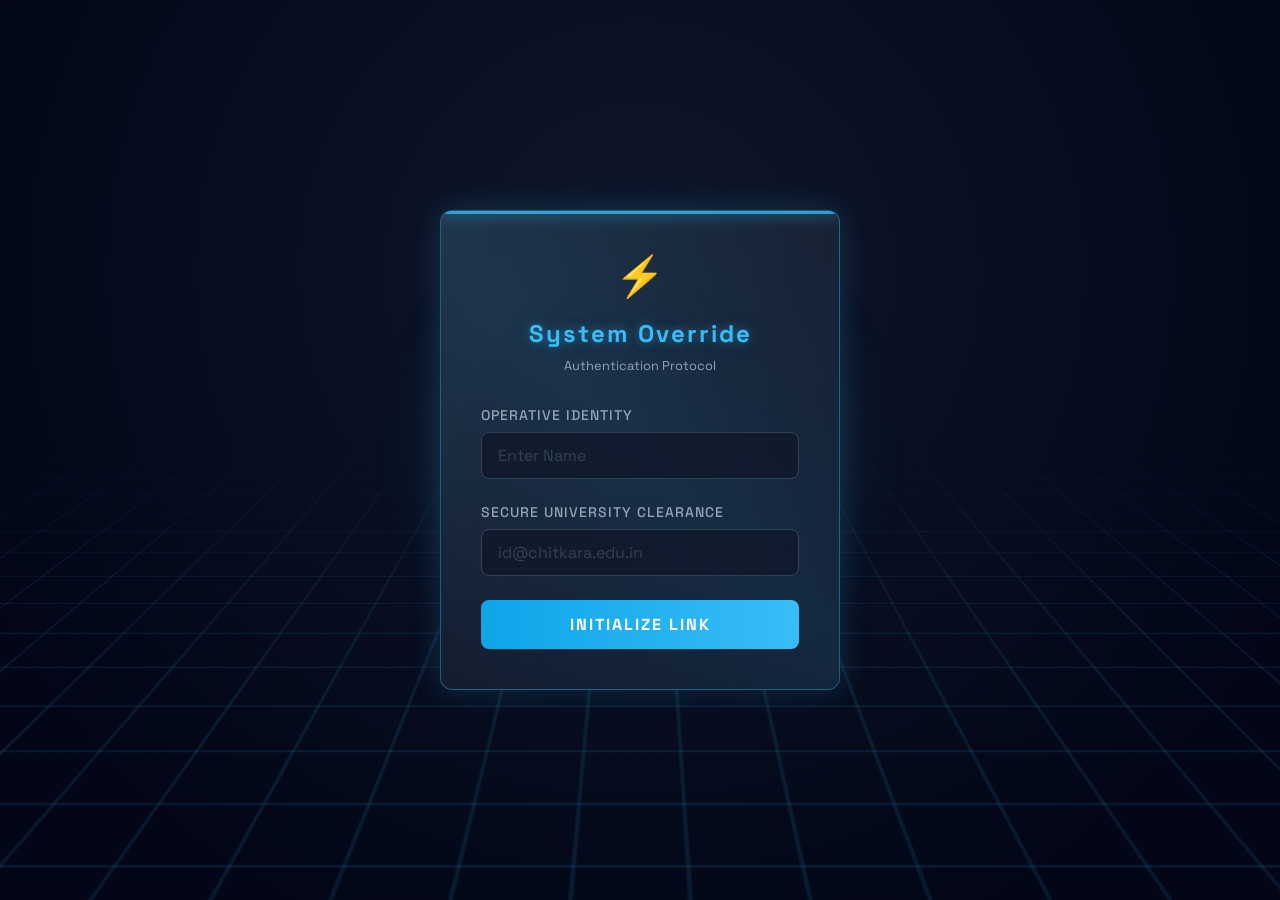
==== About.html @ 7ca058fe "Initial commit" ====
<!DOCTYPE html>
<html lang="en">
<head>
  <meta charset="UTF-8">
  <meta name="viewport" content="width=device-width, initial-scale=1.0">
  <title>CodeMaster Arena - About</title>
  <link href="https://fonts.googleapis.com/css2?family=JetBrains+Mono:wght@400;500;600;700&family=Space+Grotesk:wght@400;500;600;700&display=swap" rel="stylesheet">
  <link rel="stylesheet" href="style.css">
  <link rel="icon" type="image/jpeg" href="CodeMaster Pro.jpeg">
</head>
<body>
  
  <header class="navbar">
    <div class="inner">
      <a href="Main.html" class="logo" aria-label="CodeMaster Pro Home" style="text-decoration: none; color: inherit; cursor: pointer;">
        <span aria-hidden="true">⌨️</span> CodeMaster Gamified <span class="dot">Logic Arena</span>
      </a>
      
      <nav aria-label="Primary Navigation">
        <ul class="nav-links" style="list-style: none; display: flex; gap: 1rem; align-items: center;">
          <li><button class="nav-link-btn" onclick="window.location.href='Main.html'">🏠 <span class="label">Home</span></button></li>
          <li><button class="nav-link-btn" onclick="window.location.href='Leaderboard.html'">🏆 <span class="label">Leaderboard</span></button></li>
          <li><button class="nav-link-btn active" aria-current="page" onclick="window.location.href='About.html'">ℹ️ <span class="label">About</span></button></li>
          <li><span class="user-info" id="displayUserName"></span></li>
          <li><button class="nav-link-btn" aria-label="Logout" onclick="logout()" style="color:var(--danger); background: none; border: none; cursor: pointer;">🚪</button></li>
        </ul>
      </nav>
    </div>
  </header>

  <main style="max-width:768px; margin:0 auto; padding:4rem 1rem;">
    <button class="back-btn" onclick="window.location.href='Main.html'" aria-label="Back to main dashboard">
      ← Return to Base
    </button>
    
    <article>
      <h1 style="font-size:2.25rem; font-weight:700; margin-bottom:1rem;" class="neon-text animate-slide-up">
        System Architecture
      </h1>
      
      <p class="animate-slide-up" style="color:var(--fg-muted); margin-bottom:2.5rem; font-size:1.1rem; line-height:1.6;">
        A high-performance programming logic training arena engineered for Chittkara University students.
        Built with modern web technologies enforcing ES6 standards and dynamic DOM manipulation.
      </p>
      
      <section aria-label="Platform Features">
        <div id="featuresGrid" style="display:grid; grid-template-columns:repeat(auto-fit, minmax(300px, 1fr)); gap:1.5rem;">
        </div>
      </section>
    </article>
  </main>

<script>
  // 1. SECURE & ROBUST USER INITIALIZATION
  let user = null;
  try {
    // Using Nullish Coalescing (??) to prevent JSON.parse(null) errors
    user = JSON.parse(sessionStorage.getItem("codemaster_user") ?? "null");
  } catch (error) {
    console.error("Auth Error: Session data corrupted.", error);
  }

  // Guard Clause for Authentication: Redirect if no user session exists
  if (!user) {
    window.location.href = "Login.html";
  } else {

    // 2. PERFORMANCE OPTIMIZED DOM UPDATES
    // Using Optional Chaining (?.) to prevent crashes if name is undefined (check if user is logged in , if it is then display their 1st name)
    const firstName = user?.name?.split(" ")[0] ?? "User";
    const nameDisplay = document.getElementById("displayUserName");
    if (nameDisplay) {
      nameDisplay.textContent = `@${firstName}`;
    }
  }

  // 3. MODULAR LOGOUT FUNCTION
  // Cleans up local session and returns to login
  function logout() {
    sessionStorage.removeItem("codemaster_user");
    window.location.href = "Login.html";
  }

  // 4. DATA MODEL (MODULAR ARRAY)
  // List of technical features displayed on the page
  const aboutFeatures = [
    { icon: "🔐", title: "Secure Auth", desc: "University-grade authentication restricting access to @chitkara.edu.in accounts." },
    { icon: "⚡", title: "ES6 DOM Manipulation", desc: "Engineered using modern JavaScript modules and local storage caching." },
    { icon: "🏆", title: "Global Leaderboard", desc: "Real-time ranking tracking algorithm persisting your top attempts." },
    { icon: "🎨", title: "Advanced CSS3", desc: "Utilizing Flexbox, 3D Transforms, Gradients, and Keyframe Animations." }
  ];

  // 5. PERFORMANCE OPTIMIZED RENDERING
  const renderFeatures = () => {
    const grid = document.getElementById("featuresGrid");
    if (!grid) return;

    // We build the string first to perform a single DOM injection (Performance Optimized)
    const featuresHTML = aboutFeatures.map((f, i) => `
      <section class="glass-card feature-card animate-slide-up" style="animation-delay:${i * 0.1}s;">
        <div style="font-size:2.5rem; margin-bottom:1rem;" aria-hidden="true">${f.icon}</div>
        <h2 style="font-weight:700; font-size:1.25rem; margin-bottom:0.5rem;">${f.title}</h2>
        <p style="font-size:0.95rem; color:var(--fg-muted); line-height:1.5;">${f.desc}</p>
      </section>
    `).join("");

    grid.innerHTML = featuresHTML;
  };

  // Initial Execution to populate the grid
  renderFeatures();
  
  //API
// ========================================================
// REFINED SCI-FI AUDIO SYSTEM (Single Hover Sound Only) 
// ========================================================

const audioCtx = new (window.AudioContext || window.webkitAudioContext)();

// A single, premium "Tick" sound 
function playInteractionSound() {
  if (audioCtx.state === 'suspended') audioCtx.resume();
  
  const oscillator = audioCtx.createOscillator();
  const gainNode = audioCtx.createGain();
  
  oscillator.type = 'sine'; // Extremely smooth sound
  oscillator.frequency.setValueAtTime(800, audioCtx.currentTime); 
  oscillator.frequency.exponentialRampToValueAtTime(300, audioCtx.currentTime + 0.04); // Instant pitch drop
  
  gainNode.gain.setValueAtTime(0.05, audioCtx.currentTime); // Very quiet (5%)
  gainNode.gain.exponentialRampToValueAtTime(0.001, audioCtx.currentTime + 0.04); // Instantly fades out
  
  oscillator.connect(gainNode);
  gainNode.connect(audioCtx.destination);
  
  oscillator.start();
  oscillator.stop(audioCtx.currentTime + 0.04);
}

// Select all the visual cards on your page
const interactiveElements = document.querySelectorAll('.lang-card, .diff-card, .btn-login, .option-btn, .nav-link-btn, .feature-card');

// Attach the ONE sound to the starting hover ONLY
interactiveElements.forEach(element => {
  element.addEventListener('mouseenter', () => playInteractionSound());
});
</script>
</body>
</html>
---- style.css ----
/* ========== RESET & BASE ========== */
*,
*::before,
*::after {
  box-sizing: border-box;
  margin: 0;
  padding: 0;
}

:root {
  --bg: #0f172a;
  --card: #1e293b;
  --card-alpha: rgba(30, 41, 59, 0.8);
  --fg: #f1f5f9;
  --fg-muted: #94a3b8;
  --primary: #38bdf8;
  --primary-dark: #0ea5e9;
  --primary-alpha: rgba(56, 189, 248, 0.1);
  --success: #22c55e;
  --danger: #ef4444;
  --border: #334155;
  --muted: #1e293b;
  --radius: 0.75rem;
  --font: 'Space Grotesk', sans-serif;
  --mono: 'JetBrains Mono', monospace;

  /* NEW: Tech Animation Easings */
  --ease-tech: cubic-bezier(0.175, 0.885, 0.32, 1.275);
  --ease-fluid: cubic-bezier(0.4, 0, 0.2, 1);
}

html {
  scroll-behavior: smooth;
  font-family: var(--font);
}

body {
  background: var(--bg);
  color: var(--fg);
  min-height: 100vh;
  overflow-x: hidden;
  background-image:
    linear-gradient(rgba(56, 189, 248, 0.03) 1px, transparent 1px),
    linear-gradient(90deg, rgba(56, 189, 248, 0.03) 1px, transparent 1px);
  background-size: 40px 40px;
  background-attachment: fixed;
  /* Keeps grid stable when scrolling */
}

button {
  font-family: inherit;
  cursor: pointer;
  border: none;
  background: none;
  color: inherit;
}

a {
  color: inherit;
  text-decoration: none;
}

::selection {
  background: rgba(56, 189, 248, 0.3);
  color: var(--fg);
}

/* ========== UTILITIES ========== */
.glass-card {
  background: var(--card-alpha);
  backdrop-filter: blur(20px);
  border: 1px solid var(--border);
  border-radius: var(--radius);
  box-shadow: 0 8px 32px rgba(15, 23, 42, 0.5);
  transition: all 0.4s var(--ease-tech);
}

.glass-card:hover {
  border-color: rgba(56, 189, 248, 0.3);
  box-shadow: 0 12px 40px rgba(15, 23, 42, 0.8), 0 0 20px var(--primary-alpha);
}

.neon-text {
  text-shadow: 0 0 10px rgba(56, 189, 248, 0.5), 0 0 40px rgba(56, 189, 248, 0.2);
}

.hidden {
  display: none !important;
}

/* ========== ANIMATIONS ========== */
@keyframes slideUp {
  from {
    opacity: 0;
    transform: translateY(30px);
  }

  to {
    opacity: 1;
    transform: translateY(0);
  }
}

@keyframes glowPulse {

  0%,
  100% {
    box-shadow: 0 0 20px rgba(56, 189, 248, 0.4);
  }

  50% {
    box-shadow: 0 0 40px rgba(56, 189, 248, 0.3), 0 0 80px rgba(56, 189, 248, 0.1);
  }
}

@keyframes float {

  0%,
  100% {
    transform: translateY(0);
  }

  50% {
    transform: translateY(-8px);
  }
}

@keyframes fadeIn {
  from {
    opacity: 0;
  }

  to {
    opacity: 1;
  }
}

@keyframes scanline {
  0% {
    transform: translateY(-50px);
    opacity: 0;
  }

  10% {
    opacity: 1;
  }

  90% {
    opacity: 1;
  }

  100% {
    transform: translateY(400px);
    opacity: 0;
  }
}

.animate-slide-up {
  animation: slideUp 0.6s var(--ease-fluid) both;
}

.animate-glow-pulse {
  animation: glowPulse 2s ease-in-out infinite;
}

.animate-float {
  animation: float 3s ease-in-out infinite;
}

.animate-fade {
  animation: fadeIn 0.4s ease-out both;
}

/* ========== NAVBAR ========== */
.navbar {
  position: sticky;
  top: 0;
  z-index: 50;
  background: var(--card-alpha);
  backdrop-filter: blur(20px);
  border-bottom: 1px solid rgba(51, 65, 85, 0.5);
  padding: 0.75rem 1rem;
  transition: all 0.3s ease;
}

.navbar:hover {
  background: rgba(15, 23, 42, 0.95);
  border-bottom-color: var(--primary);
}

.navbar .inner {
  display: flex;
  align-items: center;
  justify-content: space-between;
  max-width: 1100px;
  margin: 0 auto;
}

.navbar .logo {
  display: flex;
  align-items: center;
  gap: 0.5rem;
  font-size: 1.25rem;
  font-weight: 700;
  cursor: pointer;
  transition: transform 0.3s var(--ease-tech);
}

.navbar .logo:hover {
  transform: scale(1.05);
  text-shadow: 0 0 15px rgba(56, 189, 248, 0.5);
}

.navbar .logo:active {
  transform: scale(0.95);
}

.navbar .logo .dot {
  color: var(--primary);
}

.nav-links {
  display: flex;
  gap: 0.25rem;
  align-items: center;
}

.nav-link-btn {
  padding: 0.5rem 1rem;
  border-radius: 0.5rem;
  font-size: 0.875rem;
  font-weight: 500;
  color: var(--fg-muted);
  transition: all 0.3s var(--ease-tech);
  position: relative;
  overflow: hidden;
}

.nav-link-btn::after {
  content: '';
  position: absolute;
  bottom: 0;
  left: 50%;
  transform: translateX(-50%);
  width: 0;
  height: 2px;
  background: var(--primary);
  transition: width 0.3s var(--ease-tech);
}

.nav-link-btn:hover {
  color: var(--fg);
  background: rgba(30, 41, 59, 0.5);
  transform: translateY(-2px);
}

.nav-link-btn:hover::after {
  width: 60%;
  box-shadow: 0 0 10px var(--primary);
}

.nav-link-btn:active {
  transform: scale(0.95);
}

.nav-link-btn.active {
  color: var(--primary);
  background: var(--primary-alpha);
}

.nav-link-btn.active::after {
  width: 80%;
}

.user-info {
  font-size: 0.875rem;
  color: var(--success);
  font-family: var(--mono);
  margin-left: 0.5rem;
  padding: 0.25rem 0.5rem;
  border-radius: 4px;
  border: 1px solid rgba(34, 197, 94, 0.3);
}

/* ========== 3D LOGIN ========== */
/* ========== 3D LOGIN AMBIENT ENVIRONMENT ========== */
.perspective-container {
  perspective: 1200px;
  /* Generates actual 3D depth for the children! */
  display: flex;
  align-items: center;
  justify-content: center;
  min-height: 100vh;
  position: relative;
  overflow: hidden;
  /* Add a deep space gradient to the container itself */
  background: radial-gradient(ellipse at center 30%, #0f172a 0%, #020617 80%);
  z-index: 1;
}

/* 1. The Endless Flying 3D Cyber Floor */
.perspective-container::before {
  content: '';
  position: absolute;
  top: 50%;
  left: -50%;
  width: 200%;
  height: 150%;

  /* Draws the geometric grid */
  background-image:
    linear-gradient(var(--primary-alpha) 2px, transparent 2px),
    linear-gradient(90deg, var(--primary-alpha) 2px, transparent 2px);
  background-size: 50px 50px;
  background-position: 0 0;

  /* Creates the 3D Floor effect by folding the element backwards into the horizon */
  transform-origin: center top;
  transform: rotateX(75deg);

  /* Softly fades the grid out into the black background as it reaches the horizon */
  -webkit-mask-image: linear-gradient(to bottom, rgba(0, 0, 0, 0) 0%, rgba(0, 0, 0, 1) 40%);
  mask-image: linear-gradient(to bottom, rgba(0, 0, 0, 0) 0%, rgba(0, 0, 0, 1) 40%);

  /* Endless flying animation */
  animation: gridFly 15s linear infinite;
  z-index: -2;
  transition: all 0.8s var(--ease-tech);
}

/* 2. The Central Cyber Core / Horizon Sun */
.perspective-container::after {
  content: '';
  position: absolute;
  top: 50%;
  left: 50%;
  width: 40vw;
  height: 40vw;
  max-width: 400px;
  max-height: 400px;
  transform: translate(-50%, -50%);
  /* Centered exactly on the horizon line */
  border-radius: 50%;

  /* A glowing orb sinking into the floor */
  background: radial-gradient(circle, var(--primary-alpha) 0%, rgba(168, 85, 247, 0.05) 50%, transparent 70%);
  box-shadow:
    0 0 80px rgba(56, 189, 248, 0.1),
    inset 0 0 40px rgba(56, 189, 248, 0.2);
  animation: corePulse 8s ease-in-out infinite alternate;
  z-index: -3;
  /* Placed completely behind the floor grid */
  transition: all 0.8s var(--ease-tech);
}

/* Keyframes rendering the endless movement */
@keyframes gridFly {
  0% {
    background-position: 0 0;
  }

  100% {
    background-position: 0 500px;
  }

  /* Must perfectly match a multiple of background-size so it never jumps */
}

@keyframes corePulse {
  0% {
    transform: translate(-50%, -50%) scale(1);
    opacity: 0.7;
  }

  100% {
    transform: translate(-50%, -50%) scale(1.15);
    opacity: 1;
  }
}

/* =====================================
   SURROUNDINGS INTERACTIVE STATES
===================================== */

/* Hover: When user's mouse is roaming the environment */
.perspective-container:hover::before {
  /* Floor glow slightly intensifies, flies slightly faster */
  background-image:
    linear-gradient(rgba(56, 189, 248, 0.2) 2px, transparent 2px),
    linear-gradient(90deg, rgba(56, 189, 248, 0.2) 2px, transparent 2px);
  filter: drop-shadow(0 0 5px rgba(56, 189, 248, 0.4));
  animation: gridFly 8s linear infinite;
}

.perspective-container:hover::after {
  /* Core brightens tracking movement */
  background: radial-gradient(circle, rgba(56, 189, 248, 0.25) 0%, rgba(168, 85, 247, 0.1) 50%, transparent 70%);
  box-shadow:
    0 0 100px rgba(56, 189, 248, 0.2),
    inset 0 0 60px rgba(56, 189, 248, 0.3);
}

/* Focus-Within: When user is actively typing in the inputs! */
.perspective-container:focus-within::before {
  /* WARP DRIVE ACTIVATED: Floor turns blazing neon, tilts aggressively, and flies rapidly */
  background-image:
    linear-gradient(var(--primary) 2px, transparent 2px),
    linear-gradient(90deg, rgba(56, 189, 248, 0.5) 2px, transparent 2px);
  transform: rotateX(82deg) translateZ(10px) scale(1.1);
  filter: drop-shadow(0 0 12px var(--primary));
  animation: gridFly 2.5s linear infinite;
}

.perspective-container:focus-within::after {
  /* Core expands massively like an exploding star */
  background: radial-gradient(circle, rgba(56, 189, 248, 0.4) 0%, rgba(168, 85, 247, 0.2) 60%, transparent 80%);
  box-shadow:
    0 -50px 150px rgba(56, 189, 248, 0.3),
    inset 0 0 100px rgba(56, 189, 248, 0.5);
  transform: translate(-50%, -50%) scale(1.4);
}

/* =====================================
   THE AUTH CUBE ITSELF
===================================== */
.cube-login {
  position: relative;
  width: 100%;
  max-width: 400px;
  transform-style: preserve-3d;
  transition: transform 0.6s var(--ease-tech);
  z-index: 10;
}

/* Box pulls slightly forward in 3D-space on focus */
.cube-login:focus-within {
  transform: scale(1.03) rotateY(-3deg) rotateX(2deg) translateZ(30px);
}

.cube-face {
  background: linear-gradient(145deg, rgba(30, 41, 59, 0.95), rgba(15, 23, 42, 0.98));
  border: 1px solid rgba(56, 189, 248, 0.4);
  border-radius: var(--radius);
  padding: 2.5rem;
  box-shadow: 0 0 30px rgba(56, 189, 248, 0.2);
  position: relative;
  overflow: hidden;
  transition: all 0.4s var(--ease-fluid);
}

.cube-login:focus-within .cube-face {
  border-color: var(--primary);
  box-shadow: 0 0 50px rgba(56, 189, 248, 0.3), inset 0 0 20px rgba(56, 189, 248, 0.1);
}

.cube-face::before {
  content: '';
  position: absolute;
  top: 0;
  left: 0;
  right: 0;
  height: 3px;
  background: rgba(56, 189, 248, 0.8);
  box-shadow: 0 0 15px rgba(56, 189, 248, 1);
  animation: scanline 3s linear infinite;
  z-index: 10;
  pointer-events: none;
}

.cube-bg {
  position: absolute;
  top: 0;
  left: 0;
  right: 0;
  bottom: 0;
  border-radius: var(--radius);
  background: linear-gradient(45deg, transparent, rgba(56, 189, 248, 0.1), transparent);
  z-index: 0;
}


/* ========== FORM ========== */
.form-group {
  margin-bottom: 1.5rem;
  display: flex;
  flex-direction: column;
  position: relative;
}

.form-group label {
  font-size: 0.875rem;
  color: var(--fg-muted);
  margin-bottom: 0.5rem;
  font-weight: 500;
  text-transform: uppercase;
  letter-spacing: 1px;
  transition: all 0.3s;
}

/* INTERACTIVE text glow when field is active */
.form-group:focus-within label {
  color: var(--primary);
  letter-spacing: 2px;
  text-shadow: 0 0 8px rgba(56, 189, 248, 0.5);
}

.form-group input {
  padding: 0.75rem 1rem;
  border-radius: 0.5rem;
  background: rgba(15, 23, 42, 0.8);
  border: 1px solid var(--border);
  color: var(--fg);
  font-family: inherit;
  font-size: 1rem;
  outline: none;
  transition: all 0.4s var(--ease-tech);
}

.form-group input:hover {
  border-color: rgba(56, 189, 248, 0.5);
}

.form-group input:focus {
  border-color: var(--primary);
  background: rgba(15, 23, 42, 1);
  box-shadow: 0 0 15px rgba(56, 189, 248, 0.3), inset 0 0 5px rgba(56, 189, 248, 0.2);
  transform: translateX(4px);
  /* Satisfying nudge effect on focus */
}

.form-group input::placeholder {
  color: var(--border);
  transition: opacity 0.3s;
}

.form-group input:focus::placeholder {
  opacity: 0.3;
}

.error-msg {
  color: var(--danger);
  font-size: 0.75rem;
  margin-top: 0.5rem;
  display: none;
}

.btn-login {
  width: 100%;
  padding: 0.875rem;
  border-radius: 0.5rem;
  position: relative;
  overflow: hidden;
  z-index: 1;
  background: linear-gradient(90deg, var(--primary-dark) 0%, var(--primary) 50%, var(--primary-dark) 100%);
  background-size: 200% auto;
  color: #fff;
  font-weight: 700;
  font-size: 1rem;
  text-transform: uppercase;
  letter-spacing: 2px;
  border: none;
  cursor: pointer;
  transition: all 0.4s var(--ease-tech);
}

.btn-login::before {
  content: '';
  position: absolute;
  top: 0;
  left: -100%;
  width: 50%;
  height: 100%;
  background: linear-gradient(90deg, transparent, rgba(255, 255, 255, 0.3), transparent);
  transform: skewX(-20deg);
  z-index: -1;
  transition: left 0.5s var(--ease-fluid);
}

.btn-login:hover {
  background-position: right center;
  transform: translateY(-4px) scale(1.02);
  box-shadow: 0 10px 25px rgba(56, 189, 248, 0.4);
  border-color: transparent;
}

.btn-login:hover::before {
  left: 150%;
  transition: left 0.7s var(--ease-fluid);
}

.btn-login:active {
  transform: translateY(0) scale(0.97);
  box-shadow: 0 5px 10px rgba(56, 189, 248, 0.3);
}

/* ========== LANG CARDS ========== */
.lang-grid {
  display: grid;
  grid-template-columns: repeat(auto-fit, minmax(280px, 1fr));
  gap: 1.5rem;
}

.lang-card {
  /* Added left padding to make room for the tech laser bar */
  padding: 1.5rem 1.5rem 1.5rem 2.25rem;
  text-align: left;
  cursor: pointer;
  border: 1px solid var(--border);
  border-radius: var(--radius);
  position: relative;
  overflow: hidden;
  z-index: 1;
  transition: all 0.4s var(--ease-tech);
  background: rgba(30, 41, 59, 0.3);

  /* Local Custom Properties for dynamic glow theming */
  --glow-color: var(--primary);
  --glow-alpha: rgba(56, 189, 248, 0.15);
}

/* Advanced Animated Tech Grid inside the card */
.lang-card::before {
  content: '';
  position: absolute;
  inset: 0;
  background-image:
    linear-gradient(var(--glow-alpha) 1px, transparent 1px),
    linear-gradient(90deg, var(--glow-alpha) 1px, transparent 1px);
  background-size: 20px 20px;
  opacity: 0;
  transition: opacity 0.5s var(--ease-tech);
  z-index: -2;
  pointer-events: none;
}

/* Sci-Fi Laser Accent Bar on the left edge */
.lang-card::after {
  content: '';
  position: absolute;
  left: 0;
  top: 30%;
  bottom: 30%;
  width: 4px;
  background: var(--glow-color);
  border-radius: 0 4px 4px 0;
  transform: scaleY(0);
  /* Hidden vertically by default */
  transition: all 0.4s var(--ease-tech);
  box-shadow: 0 0 15px var(--glow-color);
  z-index: -1;
}

.lang-card:hover {
  transform: translateY(-8px) scale(1.03);
  border-color: var(--glow-color);
  background: rgba(15, 23, 42, 0.95);
  box-shadow:
    0 20px 40px rgba(0, 0, 0, 0.8),
    inset 0 0 50px rgba(56, 189, 248, 0.1);
}

/* On hover: Reveal grid & endlessly animate it diagonally */
.lang-card:hover::before {
  opacity: 1;
  animation: techGridMove 4s linear infinite;
}

/* On hover: Expand left laser bar full height */
.lang-card:hover::after {
  top: 0;
  bottom: 0;
  transform: scaleY(1);
}

.lang-card:active {
  transform: translateY(-3px) scale(0.98);
}

@keyframes techGridMove {
  0% {
    background-position: 0 0;
  }

  100% {
    background-position: 40px 40px;
  }

  /* matches background-size seamlessly */
}

/* ========== DIFFICULTY ========== */
.diff-grid {
  display: flex;
  flex-wrap: wrap;
  gap: 1rem;
}

.diff-card {
  flex: 1 1 250px;
  padding: 2rem 2rem 2rem 3rem;
  /* Padding for the radar dot */
  text-align: left;
  cursor: pointer;
  border: 1px solid var(--border);
  border-radius: var(--radius);
  position: relative;
  overflow: hidden;
  z-index: 1;
  transition: all 0.4s var(--ease-tech);
  background: rgba(30, 41, 59, 0.3);
  --theme-color: var(--primary);
  /* Fallback variable */
}

/* Assign variables based on difficulty class */
.diff-card.easy {
  --theme-color: var(--success);
}

.diff-card.hard {
  --theme-color: var(--danger);
}

/* Bottom scanning line */
.diff-card::before {
  content: '';
  position: absolute;
  bottom: 0;
  left: 50%;
  transform: translateX(-50%);
  width: 0;
  height: 3px;
  background: var(--theme-color);
  transition: width 0.4s var(--ease-tech);
  box-shadow: 0 0 10px var(--theme-color);
}

/* Radar ping dot on the left */
.diff-card::after {
  content: '';
  position: absolute;
  left: 1rem;
  top: 50%;
  transform: translateY(-50%);
  width: 10px;
  height: 10px;
  border-radius: 50%;
  background: var(--theme-color);
  box-shadow: 0 0 10px var(--theme-color);
  transition: all 0.4s var(--ease-tech);
}

.diff-card:hover {
  transform: translateY(-6px) scale(1.03);
  border-color: rgba(255, 255, 255, 0.1);
  background: rgba(15, 23, 42, 0.95);
  box-shadow: 0 15px 35px rgba(0, 0, 0, 0.6), inset 0 0 40px rgba(0, 0, 0, 0.2);
}

.diff-card:hover::before {
  width: 100%;
}

/* On hover: transform the radar dot to ping eternally */
.diff-card:hover::after {
  animation: radarPing 1.2s cubic-bezier(0, 0.2, 0.8, 1) infinite;
  background: transparent;
  border: 2px solid var(--theme-color);
  box-shadow: none;
}

.diff-card.easy:hover {
  border-color: rgba(34, 197, 94, 0.4);
}

.diff-card.hard:hover {
  border-color: rgba(239, 68, 68, 0.4);
}

.diff-card:active {
  transform: scale(0.96);
}

@keyframes radarPing {
  0% {
    transform: translateY(-50%) scale(1);
    opacity: 1;
  }

  100% {
    transform: translateY(-50%) scale(5);
    opacity: 0;
  }
}

/* ========== QUIZ ========== */
.back-btn {
  color: var(--fg-muted);
  font-size: 0.875rem;
  margin-bottom: 1.5rem;
  transition: all 0.3s var(--ease-tech);
  display: inline-flex;
  align-items: center;
}

.back-btn:hover {
  color: var(--primary);
  transform: translateX(-5px);
  text-shadow: 0 0 8px rgba(56, 189, 248, 0.5);
}

.back-btn:active {
  transform: translateX(-2px) scale(0.95);
}

.progress-bar {
  width: 100%;
  height: 6px;
  background: var(--muted);
  border-radius: 9999px;
  margin-bottom: 1.5rem;
  overflow: hidden;
  position: relative;
}

.progress-fill {
  height: 100%;
  background: linear-gradient(90deg, var(--primary), #a855f7);
  border-radius: 9999px;
  transition: width 0.5s cubic-bezier(0.4, 0, 0.2, 1);
  box-shadow: 0 0 10px rgba(56, 189, 248, 0.5);
  position: relative;
}

.progress-fill::after {
  content: '';
  position: absolute;
  top: 0;
  right: 0;
  bottom: 0;
  width: 10px;
  background: rgba(255, 255, 255, 0.8);
  border-radius: 5px;
  box-shadow: 0 0 10px white;
}

.timer-fill.ok {
  background: var(--primary);
}

.timer-fill.warning {
  background: var(--danger);
  animation: glowPulse 1s infinite alternate;
}

.option-btn {
  width: 100%;
  padding: 1rem;
  border-radius: var(--radius);
  text-align: left;
  transition: all 0.4s var(--ease-tech);
  display: flex;
  align-items: center;
  gap: 0.75rem;
  font-weight: 500;
  cursor: pointer;
  background: none;
  border: 1px solid var(--border);
  color: var(--fg);
  font-family: var(--font);
  font-size: 1rem;
  position: relative;
  overflow: hidden;
  z-index: 1;
}

.option-btn:not(.answered):hover {
  border-color: rgba(56, 189, 248, 0.6);
  background: rgba(56, 189, 248, 0.08);
  transform: translateX(8px);
  box-shadow: inset 4px 0 0 var(--primary), 0 5px 15px rgba(0, 0, 0, 0.2);
}

.option-btn:not(.answered):active {
  transform: translateX(3px) scale(0.98);
}

.option-btn.correct {
  border-color: var(--success);
  background: rgba(34, 197, 94, 0.1);
  box-shadow: inset 4px 0 0 var(--success), 0 0 20px rgba(34, 197, 94, 0.4);
  transform: scale(1.02);
}

.option-btn.wrong {
  border-color: var(--danger);
  background: rgba(239, 68, 68, 0.1);
  box-shadow: inset 4px 0 0 var(--danger), 0 0 20px rgba(239, 68, 68, 0.4);
  transform: scale(0.98);
}

.option-btn.dimmed {
  opacity: 0.4;
  pointer-events: none;
  filter: grayscale(1);
}

.option-btn.answered {
  pointer-events: none;
}

.next-btn {
  width: 100%;
  padding: 1rem;
  border-radius: var(--radius);
  position: relative;
  z-index: 1;
  overflow: hidden;
  background: linear-gradient(90deg, var(--primary-dark), var(--primary));
  color: #fff;
  font-weight: 700;
  font-size: 1.1rem;
  display: flex;
  align-items: center;
  justify-content: center;
  gap: 0.5rem;
  transition: all 0.4s var(--ease-tech);
  border: none;
  cursor: pointer;
}

.next-btn:hover {
  background-position: right center;
  transform: translateY(-4px) scale(1.02);
  box-shadow: 0 10px 25px rgba(56, 189, 248, 0.4);
}

.next-btn:active {
  transform: translateY(0) scale(0.97);
}

/* ========== RESULTS ========== */
.grade-text {
  font-size: 2.5rem;
  font-weight: 700;
  display: inline-block;
  background: linear-gradient(90deg, #38bdf8, #a855f7);
  -webkit-background-clip: text;
  background-clip: text;
  -webkit-text-fill-color: transparent;
  animation: float 4s ease-in-out infinite;
}

.stat-card {
  padding: 1.5rem 1rem;
  text-align: center;
  transition: all 0.4s var(--ease-tech);
  border: 1px solid transparent;
  border-radius: var(--radius);
  background: rgba(30, 41, 59, 0.3);
}

.stat-card:hover {
  transform: translateY(-8px) scale(1.05);
  border-color: rgba(56, 189, 248, 0.3);
  box-shadow: 0 15px 30px rgba(15, 23, 42, 0.8);
}

.timeline-item {
  width: 2.5rem;
  height: 2.5rem;
  border-radius: 0.5rem;
  display: flex;
  align-items: center;
  justify-content: center;
  font-size: 0.875rem;
  font-family: var(--mono);
  font-weight: 700;
  transition: all 0.4s var(--ease-tech);
}

.timeline-item:hover {
  transform: scale(1.15) translateY(-3px);
  box-shadow: 0 10px 20px rgba(0, 0, 0, 0.5);
  z-index: 10;
  cursor: default;
}

.timeline-item.correct {
  background: rgba(34, 197, 94, 0.2);
  color: var(--success);
  border: 1px solid rgba(34, 197, 94, 0.4);
  box-shadow: 0 0 10px rgba(34, 197, 94, 0.2);
}

.timeline-item.wrong {
  background: rgba(239, 68, 68, 0.2);
  color: var(--danger);
  border: 1px solid rgba(239, 68, 68, 0.4);
  box-shadow: 0 0 10px rgba(239, 68, 68, 0.2);
}

.btn-primary {
  background: linear-gradient(90deg, var(--primary-dark), var(--primary));
  color: #fff;
  border: none;
  padding: 1rem;
  border-radius: var(--radius);
  font-weight: 600;
  font-size: 1rem;
  cursor: pointer;
  display: flex;
  align-items: center;
  justify-content: center;
  gap: 0.5rem;
  transition: all 0.4s var(--ease-tech);
}

.btn-primary:hover {
  transform: translateY(-3px) scale(1.02);
  box-shadow: 0 10px 25px rgba(56, 189, 248, 0.4);
}

.btn-primary:active {
  transform: translateY(0) scale(0.97);
}

.btn-outline {
  border: 1px solid var(--border);
  color: var(--fg);
  background: rgba(30, 41, 59, 0.5);
  padding: 1rem;
  border-radius: var(--radius);
  font-weight: 600;
  font-size: 1rem;
  cursor: pointer;
  display: flex;
  align-items: center;
  justify-content: center;
  gap: 0.5rem;
  transition: all 0.4s var(--ease-tech);
}

.btn-outline:hover {
  background: rgba(56, 189, 248, 0.1);
  border-color: var(--primary);
  color: var(--primary);
  transform: translateY(-3px) scale(1.02);
  box-shadow: 0 8px 20px rgba(0, 0, 0, 0.3);
}

.btn-outline:active {
  transform: scale(0.96);
}

/* ========== LEADERBOARD ========== */
.lb-row {
  display: flex;
  align-items: center;
  gap: 1.5rem;
  padding: 1.25rem;
  border-radius: var(--radius);
  border: 1px solid transparent;
  margin-bottom: 0.5rem;
  background: rgba(30, 41, 59, 0.4);
  transition: all 0.5s var(--ease-tech);
  position: relative;
  overflow: hidden;
  z-index: 1;
}

.lb-row::after {
  content: '';
  position: absolute;
  left: 0;
  top: 0;
  bottom: 0;
  width: 0;
  background: linear-gradient(90deg, rgba(56, 189, 248, 0.15), transparent);
  transition: width 0.5s var(--ease-tech);
  z-index: -1;
  pointer-events: none;
}

.lb-row:hover {
  background: rgba(56, 189, 248, 0.05);
  border-color: rgba(56, 189, 248, 0.4);
  transform: translateX(10px) scale(1.02);
  box-shadow: 0 10px 30px rgba(56, 189, 248, 0.2);
  z-index: 10;
  position: relative;
}

.lb-row:hover::after {
  width: 100%;
}

.lb-row:active {
  transform: translateX(5px) scale(0.99);
}

.lb-rank {
  width: 3rem;
  height: 3rem;
  border-radius: 9999px;
  display: flex;
  align-items: center;
  justify-content: center;
  font-weight: 800;
  font-size: 1.25rem;
  flex-shrink: 0;
  transition: transform 0.4s var(--ease-tech);
  box-shadow: 0 0 10px rgba(0, 0, 0, 0.3);
  border: 2px solid rgba(255, 255, 255, 0.1);
}

.lb-row:hover .lb-rank {
  transform: scale(1.15) rotate(-10deg);
}

.lb-rank.r1 {
  background: linear-gradient(135deg, #fbbf24, #d97706);
  color: #fff;
  box-shadow: 0 0 20px rgba(251, 191, 36, 0.6);
}

.lb-rank.r2 {
  background: linear-gradient(135deg, #94a3b8, #475569);
  color: #fff;
  box-shadow: 0 0 15px rgba(148, 163, 184, 0.5);
}

.lb-rank.r3 {
  background: linear-gradient(135deg, #b45309, #78350f);
  color: #fff;
  box-shadow: 0 0 15px rgba(180, 83, 9, 0.5);
}

.lb-rank.rn {
  background: var(--muted);
  color: var(--fg-muted);
}

/* ========== ABOUT ========== */
/* ========== ABOUT (FEATURES) ========== */
.feature-card {
  padding: 2.5rem 2rem;
  position: relative;
  overflow: hidden;
  z-index: 1;
  border: 1px solid var(--border);
  border-radius: var(--radius);
  background: rgba(28, 108, 178, 0.34);
  backdrop-filter: blur(10px);
  transition: all 0.5s var(--ease-tech);
  cursor: default;
}

/* Rotating Radar Spotlight (Uses Conic Gradient) */
.feature-card::before {
  content: '';
  position: absolute;
  top: -100%;
  left: -100%;
  width: 300%;
  height: 300%;
  background: conic-gradient(from 0deg, transparent 0%, rgba(56, 189, 248, 0.15) 15%, transparent 30%);
  animation: radarSpin 4s linear infinite;
  opacity: 0;
  transition: opacity 0.5s var(--ease-tech);
  z-index: -2;
  pointer-events: none;
}

/* Glowing Top Edge Strip */
.feature-card::after {
  content: '';
  position: absolute;
  top: 0;
  left: 50%;
  transform: translateX(-50%);
  width: 0;
  height: 3px;
  background: linear-gradient(90deg, transparent, var(--primary), transparent);
  transition: width 0.6s var(--ease-tech);
  box-shadow: 0 0 20px var(--primary);
  z-index: -1;
}

/* Hover States */
.feature-card:hover {
  transform: translateY(-8px) scale(1.02);
  border-color: rgba(56, 189, 248, 0.4);
  background: rgba(15, 23, 42, 0.95);
  box-shadow:
    0 20px 40px rgba(106, 181, 228, 0),
    inset 0 0 30px rgba(0, 0, 0, 0.05);
}

/* Activate Radar Spin Spotlight */
.feature-card:hover::before {
  opacity: 1;
}

/* Expand Glowing Top Edge to full width */
.feature-card:hover::after {
  width: 100%;
}

/* Press / Active reduction */
.feature-card:active {
  transform: translateY(-4px) scale(0.99);
}

@keyframes radarSpin {
  0% {
    transform: rotate(0deg);
  }

  100% {
    transform: rotate(360deg);
  }
}

/* ========== RESPONSIVE ========== */
@media (min-width: 768px) {
  .nav-link-btn .label {
    display: none;
  }

  .navbar .logo {
    font-size: 1rem;
  }
}
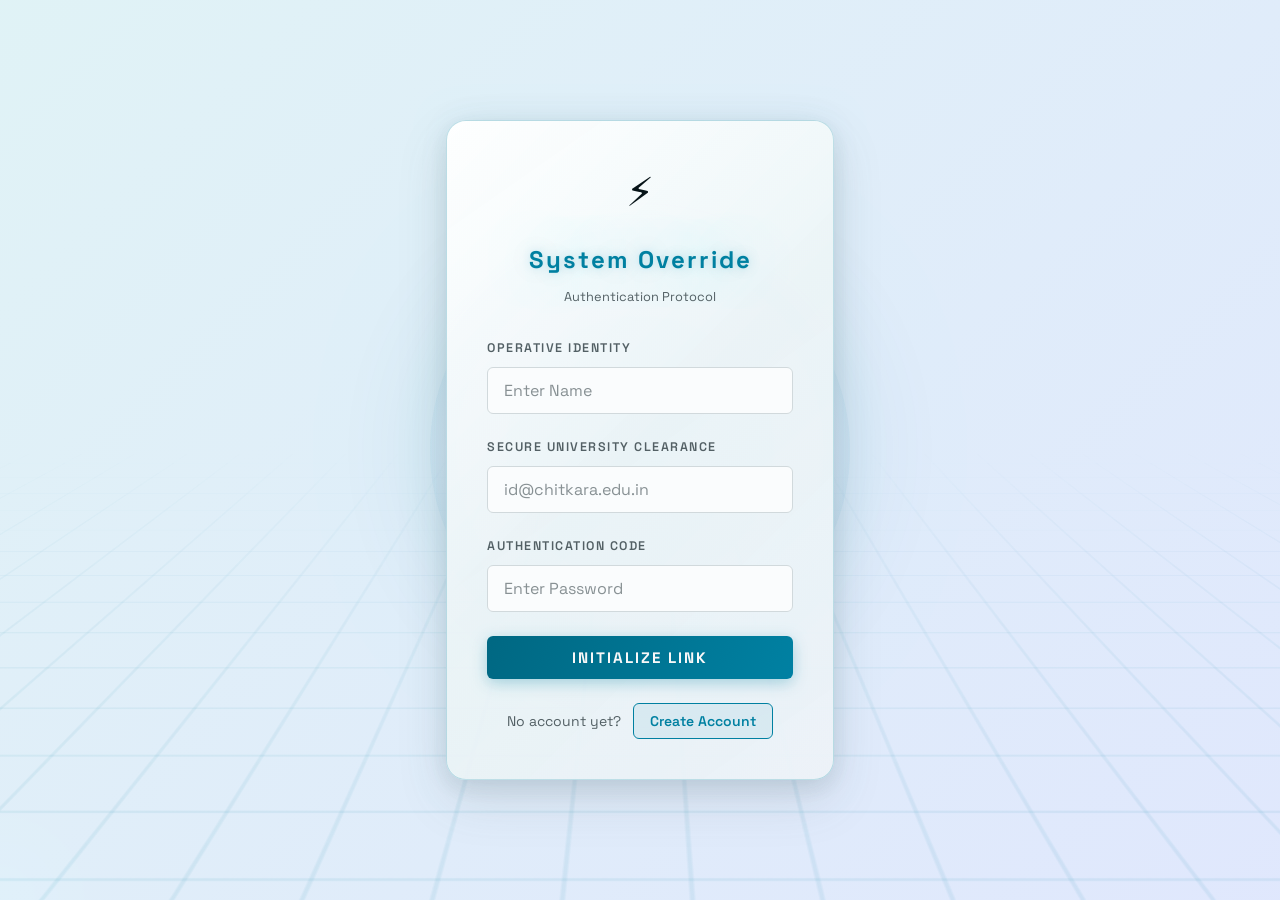
==== commit 982c7230: "updated files" ====
--- a/About.html
+++ b/About.html
@@ -3,148 +3,246 @@
 <head>
   <meta charset="UTF-8">
   <meta name="viewport" content="width=device-width, initial-scale=1.0">
-  <title>CodeMaster Arena - About</title>
+  <title>CodeMaster - About</title>
   <link href="https://fonts.googleapis.com/css2?family=JetBrains+Mono:wght@400;500;600;700&family=Space+Grotesk:wght@400;500;600;700&display=swap" rel="stylesheet">
-  <link rel="stylesheet" href="style.css">
+  <link rel="stylesheet" href="style-new.css">
   <link rel="icon" type="image/jpeg" href="CodeMaster Pro.jpeg">
 </head>
-<body>
-  
+<body class="page-about">
   <header class="navbar">
     <div class="inner">
-      <a href="Main.html" class="logo" aria-label="CodeMaster Pro Home" style="text-decoration: none; color: inherit; cursor: pointer;">
-        <span aria-hidden="true">⌨️</span> CodeMaster Gamified <span class="dot">Logic Arena</span>
-      </a>
+      <div class="logo" onclick="window.location.href='Main-new.html'" role="link" aria-label="CodeMaster Pro Home" style="cursor:pointer;">
+        <span aria-hidden="true">ℹ️</span> About
+      </div>
+      <nav class="nav-links" aria-label="Main Navigation">
+        <button class="nav-link-btn" onclick="window.location.href='Main.html'">
+          <span aria-hidden="true">🏠</span> <span class="label">Home</span>
+        </button>
+        <button class="nav-link-btn" onclick="window.location.href='Learn.html'">
+          <span aria-hidden="true">📚</span> <span class="label">Learn</span>
+        </button>
+        <button class="nav-link-btn" onclick="window.location.href='Profile.html'">
+          <span aria-hidden="true">👤</span> <span class="label">Profile</span>
+        </button>
+        <button class="nav-link-btn" onclick="window.location.href='Leaderboard.html'">
+          <span aria-hidden="true">🏆</span> <span class="label">Leaderboard</span>
+        </button>
+        <button class="nav-link-btn active" onclick="window.location.href='About.html'">
+          <span aria-hidden="true">ℹ️</span> <span class="label">About</span>
+        </button>
+        <button class="theme-toggle" id="themeToggle" aria-label="Toggle theme">☀️</button>
+        <button class="nav-link-btn" onclick="logout()" style="color:var(--danger);">
+          <span aria-hidden="true">🚪</span>
+        </button>
+      </nav>
+    </div>
+  </header>
+
+  <main style="max-width:1000px; margin:0 auto; padding:3rem 1rem;">
+    <!-- Hero Section -->
+    <section class="animate-slide-up" style="text-align:center; margin-bottom:4rem;">
+      <h1 style="font-size:3rem; margin-bottom:1rem; color:var(--primary);">🎓 CodeMaster Arena</h1>
+      <p style="font-size:1.25rem; color:var(--fg-muted); max-width:600px; margin:0 auto 2rem;">
+        An interactive learning platform designed to master core programming concepts through gamified quizzes and hands-on challenges.
+      </p>
+    </section>
+
+    <!-- Mission Section -->
+    <div class="glass-card" style="padding:2.5rem; margin-bottom:2rem; border-radius:var(--radius);">
+      <h2 style="font-size:2rem; margin-bottom:1.5rem; color:var(--primary);">🎯 Our Mission</h2>
+      <p style="line-height:1.8; color:var(--fg-muted); margin-bottom:1rem;">
+        CodeMaster Arena is built with one core mission: to empower learners at Chitkara University and beyond to master programming fundamentals through interactive, engaging challenges. We believe that the best way to learn programming is through active practice, immediate feedback, and gamification that keeps learners motivated.
+      </p>
+      <p style="line-height:1.8; color:var(--fg-muted);">
+        Our platform combines theoretical knowledge with practical problem-solving to create a comprehensive learning experience that prepares students for real-world development challenges.
+      </p>
+    </div>
+
+    <!-- Features Section -->
+    <div style="margin-bottom:3rem;">
+      <h2 style="font-size:2rem; margin-bottom:2rem; color:var(--primary);">✨ Features</h2>
+      <div style="display:grid; grid-template-columns:repeat(auto-fit, minmax(250px, 1fr)); gap:1.5rem;">
+        <div class="glass-card" style="padding:1.5rem; border-radius:var(--radius);">
+          <p style="font-size:2rem; margin-bottom:0.5rem;">🎮</p>
+          <h3 style="margin-bottom:0.75rem; color:var(--primary);">Gamified Learning</h3>
+          <p style="color:var(--fg-muted);">Earn points, compete on leaderboards, and unlock achievements as you progress through quizzes.</p>
+        </div>
+        <div class="glass-card" style="padding:1.5rem; border-radius:var(--radius);">
+          <p style="font-size:2rem; margin-bottom:0.5rem;">⚡</p>
+          <h3 style="margin-bottom:0.75rem; color:var(--primary);">Multiple Difficulty Levels</h3>
+          <p style="color:var(--fg-muted);">Choose between relaxed and time-pressured modes to match your skill level and learning goals.</p>
+        </div>
+        <div class="glass-card" style="padding:1.5rem; border-radius:var(--radius);">
+          <p style="font-size:2rem; margin-bottom:0.5rem;">📚</p>
+          <h3 style="margin-bottom:0.75rem; color:var(--primary);">Comprehensive Content</h3>
+          <p style="color:var(--fg-muted);">Learn HTML, CSS, JavaScript, Python, and C with structured learning paths and explanations.</p>
+        </div>
+        <div class="glass-card" style="padding:1.5rem; border-radius:var(--radius);">
+          <p style="font-size:2rem; margin-bottom:0.5rem;">📊</p>
+          <h3 style="margin-bottom:0.75rem; color:var(--primary);">Progress Tracking</h3>
+          <p style="color:var(--fg-muted);">Monitor your performance, track best scores, and review your quiz history.</p>
+        </div>
+        <div class="glass-card" style="padding:1.5rem; border-radius:var(--radius);">
+          <p style="font-size:2rem; margin-bottom:0.5rem;">🏆</p>
+          <h3 style="margin-bottom:0.75rem; color:var(--primary);">Global Leaderboards</h3>
+          <p style="color:var(--fg-muted);">Compete with peers worldwide and see where you stand on the rankings.</p>
+        </div>
+        <div class="glass-card" style="padding:1.5rem; border-radius:var(--radius);">
+          <p style="font-size:2rem; margin-bottom:0.5rem;">🌙</p>
+          <h3 style="margin-bottom:0.75rem; color:var(--primary);">Dark/Light Mode</h3>
+          <p style="color:var(--fg-muted);">Switch between beautiful dark and light themes optimized for your preferences.</p>
+        </div>
+      </div>
+    </div>
+
+    <!-- Technology Stack -->
+    <div class="glass-card" style="padding:2.5rem; margin-bottom:2rem; border-radius:var(--radius);">
+      <h2 style="font-size:2rem; margin-bottom:1.5rem; color:var(--primary);">🛠️ Technology Stack</h2>
       
-      <nav aria-label="Primary Navigation">
-        <ul class="nav-links" style="list-style: none; display: flex; gap: 1rem; align-items: center;">
-          <li><button class="nav-link-btn" onclick="window.location.href='Main.html'">🏠 <span class="label">Home</span></button></li>
-          <li><button class="nav-link-btn" onclick="window.location.href='Leaderboard.html'">🏆 <span class="label">Leaderboard</span></button></li>
-          <li><button class="nav-link-btn active" aria-current="page" onclick="window.location.href='About.html'">ℹ️ <span class="label">About</span></button></li>
-          <li><span class="user-info" id="displayUserName"></span></li>
-          <li><button class="nav-link-btn" aria-label="Logout" onclick="logout()" style="color:var(--danger); background: none; border: none; cursor: pointer;">🚪</button></li>
-        </ul>
-      </nav>
-    </div>
-  </header>
-
-  <main style="max-width:768px; margin:0 auto; padding:4rem 1rem;">
-    <button class="back-btn" onclick="window.location.href='Main.html'" aria-label="Back to main dashboard">
-      ← Return to Base
-    </button>
-    
-    <article>
-      <h1 style="font-size:2.25rem; font-weight:700; margin-bottom:1rem;" class="neon-text animate-slide-up">
-        System Architecture
-      </h1>
+      <div style="margin-bottom:2rem;">
+        <h3 style="color:var(--primary); margin-bottom:1rem;">Frontend</h3>
+        <div style="display:grid; grid-template-columns:repeat(auto-fit, minmax(150px, 1fr)); gap:1rem;">
+          <div style="padding:1rem; background:rgba(56,189,248,0.1); border-radius:0.5rem; border:1px solid var(--border);">
+            <p style="font-weight:600; margin-bottom:0.25rem;">HTML5</p>
+            <p style="font-size:0.875rem; color:var(--fg-muted);">Semantic markup</p>
+          </div>
+          <div style="padding:1rem; background:rgba(56,189,248,0.1); border-radius:0.5rem; border:1px solid var(--border);">
+            <p style="font-weight:600; margin-bottom:0.25rem;">CSS3</p>
+            <p style="font-size:0.875rem; color:var(--fg-muted);">Glassmorphism, Animations</p>
+          </div>
+          <div style="padding:1rem; background:rgba(56,189,248,0.1); border-radius:0.5rem; border:1px solid var(--border);">
+            <p style="font-weight:600; margin-bottom:0.25rem;">Vanilla JavaScript</p>
+            <p style="font-size:0.875rem; color:var(--fg-muted);">No frameworks</p>
+          </div>
+        </div>
+      </div>
+
+      <div style="margin-bottom:2rem;">
+        <h3 style="color:var(--primary); margin-bottom:1rem;">Data & Storage</h3>
+        <div style="display:grid; grid-template-columns:repeat(auto-fit, minmax(150px, 1fr)); gap:1rem;">
+          <div style="padding:1rem; background:rgba(34,197,94,0.1); border-radius:0.5rem; border:1px solid var(--border);">
+            <p style="font-weight:600; margin-bottom:0.25rem;">localStorage</p>
+            <p style="font-size:0.875rem; color:var(--fg-muted);">Persistent storage</p>
+          </div>
+          <div style="padding:1rem; background:rgba(34,197,94,0.1); border-radius:0.5rem; border:1px solid var(--border);">
+            <p style="font-weight:600; margin-bottom:0.25rem;">JSON</p>
+            <p style="font-size:0.875rem; color:var(--fg-muted);">Data format</p>
+          </div>
+          <div style="padding:1rem; background:rgba(34,197,94,0.1); border-radius:0.5rem; border:1px solid var(--border);">
+            <p style="font-weight:600; margin-bottom:0.25rem;">Web Audio API</p>
+            <p style="font-size:0.875rem; color:var(--fg-muted);">Sound effects</p>
+          </div>
+        </div>
+      </div>
+
+      <div>
+        <h3 style="color:var(--primary); margin-bottom:1rem;">Deployment</h3>
+        <div style="display:grid; grid-template-columns:repeat(auto-fit, minmax(150px, 1fr)); gap:1rem;">
+          <div style="padding:1rem; background:rgba(168,85,247,0.1); border-radius:0.5rem; border:1px solid var(--border);">
+            <p style="font-weight:600; margin-bottom:0.25rem;">Static Site</p>
+            <p style="font-size:0.875rem; color:var(--fg-muted);">100% client-side</p>
+          </div>
+          <div style="padding:1rem; background:rgba(168,85,247,0.1); border-radius:0.5rem; border:1px solid var(--border);">
+            <p style="font-weight:600; margin-bottom:0.25rem;">Vercel Ready</p>
+            <p style="font-size:0.875rem; color:var(--fg-muted);">No backend needed</p>
+          </div>
+          <div style="padding:1rem; background:rgba(168,85,247,0.1); border-radius:0.5rem; border:1px solid var(--border);">
+            <p style="font-weight:600; margin-bottom:0.25rem;">Responsive</p>
+            <p style="font-size:0.875rem; color:var(--fg-muted);">Mobile optimized</p>
+          </div>
+        </div>
+      </div>
+    </div>
+
+    <!-- Content Covered -->
+    <div class="glass-card" style="padding:2.5rem; margin-bottom:2rem; border-radius:var(--radius);">
+      <h2 style="font-size:2rem; margin-bottom:1.5rem; color:var(--primary);">📖 Content Covered</h2>
       
-      <p class="animate-slide-up" style="color:var(--fg-muted); margin-bottom:2.5rem; font-size:1.1rem; line-height:1.6;">
-        A high-performance programming logic training arena engineered for Chittkara University students.
-        Built with modern web technologies enforcing ES6 standards and dynamic DOM manipulation.
-      </p>
-      
-      <section aria-label="Platform Features">
-        <div id="featuresGrid" style="display:grid; grid-template-columns:repeat(auto-fit, minmax(300px, 1fr)); gap:1.5rem;">
-        </div>
-      </section>
-    </article>
+      <div style="display:grid; grid-template-columns:repeat(auto-fit, minmax(200px, 1fr)); gap:1.5rem;">
+        <div>
+          <h3 style="color:var(--primary); margin-bottom:0.75rem;">🌐 HTML5</h3>
+          <ul style="color:var(--fg-muted); line-height:2;">
+            <li>✓ Semantic markup</li>
+            <li>✓ Forms & inputs</li>
+            <li>✓ Media elements</li>
+            <li>✓ Accessibility</li>
+            <li>✓ Best practices</li>
+          </ul>
+        </div>
+        <div>
+          <h3 style="color:var(--primary); margin-bottom:0.75rem;">🎨 CSS3</h3>
+          <ul style="color:var(--fg-muted); line-height:2;">
+            <li>✓ Selectors & specificity</li>
+            <li>✓ Flexbox & Grid</li>
+            <li>✓ Animations & transitions</li>
+            <li>✓ Responsive design</li>
+            <li>✓ Modern features</li>
+          </ul>
+        </div>
+        <div>
+          <h3 style="color:var(--primary); margin-bottom:0.75rem;">🟨 JavaScript</h3>
+          <ul style="color:var(--fg-muted); line-height:2;">
+            <li>✓ Variables & types</li>
+            <li>✓ Functions & closures</li>
+            <li>✓ DOM manipulation</li>
+            <li>✓ Async/Promises</li>
+            <li>✓ ES6+ features</li>
+          </ul>
+        </div>
+        <div>
+          <h3 style="color:var(--primary); margin-bottom:0.75rem;">🐍 Python</h3>
+          <ul style="color:var(--fg-muted); line-height:2;">
+            <li>✓ Syntax & data types</li>
+            <li>✓ Control flow</li>
+            <li>✓ Functions & modules</li>
+            <li>✓ Lists & dictionaries</li>
+            <li>✓ OOP concepts</li>
+          </ul>
+        </div>
+        <div>
+          <h3 style="color:var(--primary); margin-bottom:0.75rem;">🔵 C Programming</h3>
+          <ul style="color:var(--fg-muted); line-height:2;">
+            <li>✓ Basics & operators</li>
+            <li>✓ Pointers & memory</li>
+            <li>✓ Arrays & strings</li>
+            <li>✓ Structs & unions</li>
+            <li>✓ File I/O</li>
+          </ul>
+        </div>
+      </div>
+    </div>
+
+    <!-- Call to Action -->
+    <div style="text-align:center; padding:3rem 2rem; background:rgba(56,189,248,0.1); border-radius:var(--radius); border:1px solid var(--border);">
+      <h2 style="font-size:1.75rem; margin-bottom:1rem; color:var(--primary);">Ready to Master Programming?</h2>
+      <p style="color:var(--fg-muted); margin-bottom:2rem; max-width:600px; margin-left:auto; margin-right:auto;">
+        Start your journey with CodeMaster Arena. Choose a language, pick your difficulty, and compete with learners worldwide.
+      </p>
+      <button onclick="window.location.href='Main.html'" class="btn-primary" style="min-width:200px;">
+        🚀 Start Learning Now
+      </button>
+    </div>
+
+    <!-- Footer -->
+    <footer style="text-align:center; margin-top:3rem; padding-top:2rem; border-top:1px solid var(--border);">
+      <p style="color:var(--fg-muted); font-size:0.875rem;">
+        CodeMaster Arena © 2024 | Designed & developed with ❤️ for Chitkara University<br>
+        <span style="font-size:0.75rem;">Built with HTML5 • CSS3 • Vanilla JavaScript</span>
+      </p>
+    </footer>
   </main>
 
-<script>
-  // 1. SECURE & ROBUST USER INITIALIZATION
-  let user = null;
-  try {
-    // Using Nullish Coalescing (??) to prevent JSON.parse(null) errors
-    user = JSON.parse(sessionStorage.getItem("codemaster_user") ?? "null");
-  } catch (error) {
-    console.error("Auth Error: Session data corrupted.", error);
-  }
-
-  // Guard Clause for Authentication: Redirect if no user session exists
-  if (!user) {
-    window.location.href = "Login.html";
-  } else {
-
-    // 2. PERFORMANCE OPTIMIZED DOM UPDATES
-    // Using Optional Chaining (?.) to prevent crashes if name is undefined (check if user is logged in , if it is then display their 1st name)
-    const firstName = user?.name?.split(" ")[0] ?? "User";
-    const nameDisplay = document.getElementById("displayUserName");
-    if (nameDisplay) {
-      nameDisplay.textContent = `@${firstName}`;
+  <script src="auth.js"></script>
+  <script>
+    // Auth guard
+    if (!auth || !auth.isAuthenticated()) {
+      window.location.href = 'index.html';
     }
-  }
-
-  // 3. MODULAR LOGOUT FUNCTION
-  // Cleans up local session and returns to login
-  function logout() {
-    sessionStorage.removeItem("codemaster_user");
-    window.location.href = "Login.html";
-  }
-
-  // 4. DATA MODEL (MODULAR ARRAY)
-  // List of technical features displayed on the page
-  const aboutFeatures = [
-    { icon: "🔐", title: "Secure Auth", desc: "University-grade authentication restricting access to @chitkara.edu.in accounts." },
-    { icon: "⚡", title: "ES6 DOM Manipulation", desc: "Engineered using modern JavaScript modules and local storage caching." },
-    { icon: "🏆", title: "Global Leaderboard", desc: "Real-time ranking tracking algorithm persisting your top attempts." },
-    { icon: "🎨", title: "Advanced CSS3", desc: "Utilizing Flexbox, 3D Transforms, Gradients, and Keyframe Animations." }
-  ];
-
-  // 5. PERFORMANCE OPTIMIZED RENDERING
-  const renderFeatures = () => {
-    const grid = document.getElementById("featuresGrid");
-    if (!grid) return;
-
-    // We build the string first to perform a single DOM injection (Performance Optimized)
-    const featuresHTML = aboutFeatures.map((f, i) => `
-      <section class="glass-card feature-card animate-slide-up" style="animation-delay:${i * 0.1}s;">
-        <div style="font-size:2.5rem; margin-bottom:1rem;" aria-hidden="true">${f.icon}</div>
-        <h2 style="font-weight:700; font-size:1.25rem; margin-bottom:0.5rem;">${f.title}</h2>
-        <p style="font-size:0.95rem; color:var(--fg-muted); line-height:1.5;">${f.desc}</p>
-      </section>
-    `).join("");
-
-    grid.innerHTML = featuresHTML;
-  };
-
-  // Initial Execution to populate the grid
-  renderFeatures();
-  
-  //API
-// ========================================================
-// REFINED SCI-FI AUDIO SYSTEM (Single Hover Sound Only) 
-// ========================================================
-
-const audioCtx = new (window.AudioContext || window.webkitAudioContext)();
-
-// A single, premium "Tick" sound 
-function playInteractionSound() {
-  if (audioCtx.state === 'suspended') audioCtx.resume();
-  
-  const oscillator = audioCtx.createOscillator();
-  const gainNode = audioCtx.createGain();
-  
-  oscillator.type = 'sine'; // Extremely smooth sound
-  oscillator.frequency.setValueAtTime(800, audioCtx.currentTime); 
-  oscillator.frequency.exponentialRampToValueAtTime(300, audioCtx.currentTime + 0.04); // Instant pitch drop
-  
-  gainNode.gain.setValueAtTime(0.05, audioCtx.currentTime); // Very quiet (5%)
-  gainNode.gain.exponentialRampToValueAtTime(0.001, audioCtx.currentTime + 0.04); // Instantly fades out
-  
-  oscillator.connect(gainNode);
-  gainNode.connect(audioCtx.destination);
-  
-  oscillator.start();
-  oscillator.stop(audioCtx.currentTime + 0.04);
-}
-
-// Select all the visual cards on your page
-const interactiveElements = document.querySelectorAll('.lang-card, .diff-card, .btn-login, .option-btn, .nav-link-btn, .feature-card');
-
-// Attach the ONE sound to the starting hover ONLY
-interactiveElements.forEach(element => {
-  element.addEventListener('mouseenter', () => playInteractionSound());
-});
-</script>
+
+    function logout() {
+      auth.logout();
+      window.location.href = 'index.html';
+    }
+  </script>
 </body>
 </html>
--- a/style-new.css
+++ b/style-new.css
@@ -0,0 +1,1846 @@
+/* ========================================================
+   CODEMASTER — PREMIUM UNIFIED DESIGN SYSTEM v2
+   Advanced CSS: @layer, oklch(), color-mix(), :has(),
+   container queries, subgrid, multi-layer glassmorphism
+   ======================================================== */
+
+@layer reset, tokens, base, layout, components, lang-themes, page-themes, utilities, animations;
+
+/* ========================================================
+   LAYER: TOKENS
+   ======================================================== */
+@layer tokens {
+  :root {
+    /* ---- Core oklch palette (dark defaults) ---- */
+    --hue-primary: 200;
+    --hue-accent:  270;
+
+    --bg:          oklch(12% 0.02 var(--hue-primary));
+    --bg-surface:  oklch(16% 0.025 var(--hue-primary));
+    --bg-elevated: oklch(20% 0.03 var(--hue-primary));
+    --card:        oklch(18% 0.028 var(--hue-primary));
+    --card-alpha:  oklch(18% 0.028 var(--hue-primary) / 0.82);
+
+    --fg:          oklch(96% 0.008 var(--hue-primary));
+    --fg-muted:    oklch(65% 0.02 var(--hue-primary));
+    --fg-subtle:   oklch(45% 0.015 var(--hue-primary));
+
+    --primary:     oklch(72% 0.18 var(--hue-primary));
+    --primary-dim: oklch(55% 0.14 var(--hue-primary));
+    --primary-glow:oklch(72% 0.18 var(--hue-primary) / 0.35);
+    --primary-alpha: oklch(72% 0.18 var(--hue-primary) / 0.1);
+
+    --accent:      oklch(68% 0.2 var(--hue-accent));
+    --accent-glow: oklch(68% 0.2 var(--hue-accent) / 0.3);
+
+    --success:     oklch(65% 0.2 145);
+    --danger:      oklch(62% 0.22 25);
+    --warning:     oklch(72% 0.18 65);
+
+    --border:      oklch(28% 0.03 var(--hue-primary));
+    --border-glow: color-mix(in oklch, var(--primary) 40%, transparent);
+
+    /* ---- Shadows (layered, colored) ---- */
+    --shadow-sm:  0 1px 3px oklch(5% 0.01 240 / 0.4);
+    --shadow-md:  0 4px 12px oklch(5% 0.01 240 / 0.5), 0 1px 3px oklch(5% 0.01 240 / 0.3);
+    --shadow-lg:  0 10px 30px oklch(5% 0.02 240 / 0.6), 0 4px 10px oklch(5% 0.01 240 / 0.4);
+    --shadow-xl:  0 20px 50px oklch(5% 0.02 240 / 0.7), 0 8px 20px oklch(5% 0.01 240 / 0.5);
+    --glow-primary: 0 0 20px var(--primary-glow), 0 0 60px oklch(72% 0.18 var(--hue-primary) / 0.1);
+    --glow-accent:  0 0 20px var(--accent-glow);
+
+    /* ---- Typography ---- */
+    --font-sans: 'Space Grotesk', system-ui, sans-serif;
+    --font-mono: 'JetBrains Mono', ui-monospace, monospace;
+
+    /* ---- Spacing (8px grid) ---- */
+    --space-1: 0.25rem;  /* 4px  */
+    --space-2: 0.5rem;   /* 8px  */
+    --space-3: 0.75rem;  /* 12px */
+    --space-4: 1rem;     /* 16px */
+    --space-5: 1.25rem;  /* 20px */
+    --space-6: 1.5rem;   /* 24px */
+    --space-8: 2rem;     /* 32px */
+    --space-10: 2.5rem;  /* 40px */
+    --space-12: 3rem;    /* 48px */
+
+    /* Alias legacy variables for backward compat */
+    --spacing-xs: var(--space-1);
+    --spacing-sm: var(--space-2);
+    --spacing-md: var(--space-4);
+    --spacing-lg: var(--space-6);
+    --spacing-xl: var(--space-8);
+    --spacing-2xl: var(--space-12);
+
+    /* ---- Radii ---- */
+    --radius-sm: 0.375rem;
+    --radius:    0.75rem;
+    --radius-lg: 1.25rem;
+    --radius-xl: 2rem;
+
+    /* ---- Easings ---- */
+    --ease-smooth:  cubic-bezier(0.4, 0, 0.2, 1);
+    --ease-bounce:  cubic-bezier(0.175, 0.885, 0.32, 1.275);
+    --ease-elastic: cubic-bezier(0.68, -0.55, 0.265, 1.55);
+    --ease-out:     cubic-bezier(0, 0, 0.2, 1);
+
+    /* ---- Glassmorphism ---- */
+    --glass-blur:    blur(20px) saturate(160%);
+    --glass-blur-sm: blur(12px) saturate(140%);
+
+    /* Legacy compat */
+    --bg-dark: oklch(12% 0.02 200);
+    --bg-light: oklch(98% 0.005 220);
+    --card-dark: var(--card);
+    --card-light: oklch(100% 0 0);
+    --fg-dark: var(--fg);
+    --fg-light: oklch(20% 0.02 220);
+    --fg-muted-dark: var(--fg-muted);
+    --fg-muted-light: oklch(48% 0.02 220);
+    --primary-dark: var(--primary-dim);
+    --primary-light: oklch(52% 0.16 210);
+    --border-dark: var(--border);
+    --border-light: oklch(88% 0.01 220);
+  }
+
+  /* ---- LIGHT MODE ---- */
+  body.light-mode {
+    --bg:          oklch(98% 0.006 220);
+    --bg-surface:  oklch(96% 0.008 215);
+    --bg-elevated: oklch(100% 0 0);
+    --card:        oklch(100% 0 0);
+    --card-alpha:  oklch(100% 0 0 / 0.88);
+
+    --fg:          oklch(18% 0.02 220);
+    --fg-muted:    oklch(48% 0.018 220);
+    --fg-subtle:   oklch(65% 0.012 220);
+
+    --primary:     oklch(52% 0.18 210);
+    --primary-dim: oklch(45% 0.15 210);
+    --primary-glow:oklch(52% 0.18 210 / 0.25);
+    --primary-alpha: oklch(52% 0.18 210 / 0.08);
+
+    --accent:      oklch(55% 0.2 270);
+    --accent-glow: oklch(55% 0.2 270 / 0.2);
+
+    --success:     oklch(52% 0.2 145);
+    --danger:      oklch(55% 0.22 25);
+    --warning:     oklch(60% 0.18 65);
+
+    --border:      oklch(88% 0.01 220);
+    --border-glow: color-mix(in oklch, var(--primary) 30%, transparent);
+
+    --shadow-sm: 0 1px 3px oklch(50% 0.01 240 / 0.08);
+    --shadow-md: 0 4px 12px oklch(50% 0.01 240 / 0.1), 0 1px 3px oklch(50% 0.01 240 / 0.06);
+    --shadow-lg: 0 10px 30px oklch(50% 0.01 240 / 0.12), 0 4px 10px oklch(50% 0.01 240 / 0.08);
+    --shadow-xl: 0 20px 50px oklch(50% 0.01 240 / 0.15), 0 8px 20px oklch(50% 0.01 240 / 0.1);
+    --glow-primary: 0 0 16px var(--primary-glow);
+
+    --border-light: oklch(88% 0.01 220);
+    --bg-light: oklch(98% 0.006 220);
+    --fg-muted-light: oklch(48% 0.018 220);
+  }
+}
+
+/* ========================================================
+   LAYER: RESET
+   ======================================================== */
+@layer reset {
+  *, *::before, *::after {
+    box-sizing: border-box;
+    margin: 0;
+    padding: 0;
+  }
+
+  html {
+    scroll-behavior: smooth;
+    font-family: var(--font-sans);
+    -webkit-text-size-adjust: 100%;
+    font-optical-sizing: auto;
+  }
+
+  button {
+    font-family: inherit;
+    cursor: pointer;
+    border: none;
+    background: none;
+    color: inherit;
+  }
+
+  a { color: inherit; text-decoration: none; }
+
+  ::selection {
+    background: var(--primary-alpha);
+    color: var(--fg);
+  }
+}
+
+/* ========================================================
+   LAYER: BASE
+   ======================================================== */
+@layer base {
+  body {
+    background: var(--bg);
+    color: var(--fg);
+    min-height: 100vh;
+    overflow-x: hidden;
+    transition: background-color 0.4s var(--ease-smooth), color 0.3s var(--ease-smooth);
+    position: relative;
+    line-height: 1.6;
+    font-size: 1rem;
+  }
+
+  /* Dark mode — deep Vercel/Raycast aesthetic */
+  body:not(.light-mode) {
+    background-image:
+      radial-gradient(ellipse 80% 50% at 20% 10%, oklch(72% 0.18 200 / 0.04) 0%, transparent 60%),
+      radial-gradient(ellipse 60% 40% at 80% 80%, oklch(68% 0.2 270 / 0.04) 0%, transparent 60%),
+      linear-gradient(oklch(28% 0.02 200 / 0.04) 1px, transparent 1px),
+      linear-gradient(90deg, oklch(28% 0.02 200 / 0.04) 1px, transparent 1px);
+    background-size: auto, auto, 48px 48px, 48px 48px;
+    background-attachment: fixed;
+  }
+
+  /* Light mode — luminous Linear/Apple aesthetic */
+  body.light-mode {
+    background-image:
+      radial-gradient(ellipse 90% 60% at 15% 5%, oklch(78% 0.12 210 / 0.08) 0%, transparent 55%),
+      radial-gradient(ellipse 70% 50% at 85% 85%, oklch(70% 0.15 270 / 0.06) 0%, transparent 55%),
+      radial-gradient(ellipse 50% 40% at 50% 50%, oklch(85% 0.08 180 / 0.04) 0%, transparent 70%),
+      linear-gradient(oklch(52% 0.18 210 / 0.025) 1px, transparent 1px),
+      linear-gradient(90deg, oklch(52% 0.18 210 / 0.025) 1px, transparent 1px);
+    background-size: auto, auto, auto, 56px 56px, 56px 56px;
+    background-attachment: fixed;
+  }
+}
+
+/* ========================================================
+   LAYER: ANIMATIONS
+   ======================================================== */
+@layer animations {
+  @keyframes slideUp {
+    from { opacity: 0; transform: translateY(24px); }
+    to   { opacity: 1; transform: translateY(0); }
+  }
+  @keyframes slideIn {
+    from { opacity: 0; transform: translateX(-24px); }
+    to   { opacity: 1; transform: translateX(0); }
+  }
+  @keyframes fadeIn {
+    from { opacity: 0; }
+    to   { opacity: 1; }
+  }
+  @keyframes glowPulse {
+    0%, 100% { box-shadow: var(--glow-primary); }
+    50%       { box-shadow: 0 0 40px var(--primary-glow), 0 0 80px oklch(72% 0.18 200 / 0.15); }
+  }
+  @keyframes float {
+    0%, 100% { transform: translateY(0); }
+    50%       { transform: translateY(-10px); }
+  }
+  @keyframes gridFly {
+    from { background-position: 0 0; }
+    to   { background-position: 0 500px; }
+  }
+  @keyframes corePulse {
+    from { transform: translate(-50%,-50%) scale(1); opacity: 0.6; }
+    to   { transform: translate(-50%,-50%) scale(1.18); opacity: 1; }
+  }
+  @keyframes scanline {
+    0%   { transform: translateY(-60px); opacity: 0; }
+    10%  { opacity: 1; }
+    90%  { opacity: 1; }
+    100% { transform: translateY(460px); opacity: 0; }
+  }
+  @keyframes radarPing {
+    0%   { transform: translateY(-50%) scale(1); opacity: 1; }
+    100% { transform: translateY(-50%) scale(5); opacity: 0; }
+  }
+  @keyframes textGlow {
+    0%, 100% { text-shadow: 0 0 12px var(--primary-glow); }
+    50%       { text-shadow: 0 0 24px var(--primary-glow), 0 0 48px oklch(72% 0.18 200 / 0.2); }
+  }
+  @keyframes shimmer {
+    0%   { background-position: -1000px 0; }
+    100% { background-position:  1000px 0; }
+  }
+  @keyframes shake {
+    0%, 100% { transform: translateX(0); }
+    10%, 30%, 50%, 70%, 90% { transform: translateX(-10px); }
+    20%, 40%, 60%, 80%      { transform: translateX(10px); }
+  }
+  @keyframes techGridMove {
+    from { background-position: 0 0; }
+    to   { background-position: 48px 48px; }
+  }
+  @keyframes particleDrift {
+    0%   { transform: translateY(0) translateX(0) rotate(0deg); opacity: 0; }
+    10%  { opacity: 0.6; }
+    90%  { opacity: 0.4; }
+    100% { transform: translateY(-100vh) translateX(30px) rotate(360deg); opacity: 0; }
+  }
+  @keyframes meshMove {
+    0%   { background-position: 0% 0%; }
+    50%  { background-position: 100% 100%; }
+    100% { background-position: 0% 0%; }
+  }
+  @keyframes hudScan {
+    from { transform: scaleX(0); }
+    to   { transform: scaleX(1); }
+  }
+  @keyframes arcDraw {
+    from { stroke-dashoffset: 10000; opacity: 0; }
+    to   { opacity: 1; }
+  }
+  @keyframes countUp {
+    from { opacity: 0; transform: scale(0.6); }
+    to   { opacity: 1; transform: scale(1); }
+  }
+
+  @media (prefers-reduced-motion: reduce) {
+    *, *::before, *::after {
+      animation-duration: 0.01ms !important;
+      animation-iteration-count: 1 !important;
+      transition-duration: 0.01ms !important;
+    }
+  }
+}
+
+/* ========================================================
+   ADD THIS TO style-new.css
+   PASTE AT THE VERY BOTTOM OF THE FILE
+   ======================================================== */
+
+/* ========================================================
+   AI VISUAL INTELLIGENCE SYSTEM
+   ======================================================== */
+
+@keyframes gradientFlow {
+  0% { background-position: 0% 50%; }
+  50% { background-position: 100% 50%; }
+  100% { background-position: 0% 50%; }
+}
+
+@keyframes blobMove {
+  0% {
+    transform: translate(0px, 0px) scale(1);
+  }
+  33% {
+    transform: translate(40px, -60px) scale(1.15);
+  }
+  66% {
+    transform: translate(-30px, 40px) scale(0.9);
+  }
+  100% {
+    transform: translate(0px, 0px) scale(1);
+  }
+}
+
+@keyframes aiPulse {
+  0%,100% {
+    opacity: 0.5;
+    transform: scale(1);
+  }
+  50% {
+    opacity: 1;
+    transform: scale(1.08);
+  }
+}
+
+@keyframes hologram {
+  0% {
+    background-position: 0% 0%;
+  }
+  100% {
+    background-position: 400% 400%;
+  }
+}
+
+@keyframes rotateOrb {
+  from {
+    transform: rotate(0deg);
+  }
+  to {
+    transform: rotate(360deg);
+  }
+}
+
+@keyframes neuralMove {
+  0% {
+    background-position: 0 0;
+  }
+  100% {
+    background-position: 100px 100px;
+  }
+}
+
+@keyframes floatingParticles {
+  0% {
+    transform: translateY(0px) translateX(0px);
+    opacity: 0;
+  }
+
+  50% {
+    opacity: 1;
+  }
+
+  100% {
+    transform: translateY(-100vh) translateX(80px);
+    opacity: 0;
+  }
+}
+
+body.light-mode {
+  background:
+    radial-gradient(circle at top left, rgba(255,0,153,0.15), transparent 30%),
+    radial-gradient(circle at top right, rgba(0,204,255,0.14), transparent 30%),
+    radial-gradient(circle at bottom left, rgba(0,255,136,0.15), transparent 30%),
+    radial-gradient(circle at bottom right, rgba(255,170,0,0.14), transparent 30%),
+    linear-gradient(135deg, #ffffff, #f7fbff, #eef5ff, #ffffff);
+
+  background-size: 300% 300%;
+  animation: gradientFlow 18s ease infinite;
+  position: relative;
+}
+
+body.light-mode::before {
+  content: "";
+  position: fixed;
+  inset: 0;
+
+  background:
+    radial-gradient(circle at 20% 30%, rgba(255,0,128,0.15), transparent 25%),
+    radial-gradient(circle at 80% 20%, rgba(0,183,255,0.15), transparent 25%),
+    radial-gradient(circle at 70% 80%, rgba(0,255,170,0.12), transparent 25%),
+    radial-gradient(circle at 30% 80%, rgba(255,187,0,0.12), transparent 25%);
+
+  filter: blur(80px);
+  z-index: -2;
+  animation: blobMove 20s infinite alternate ease-in-out;
+}
+
+body.light-mode::after {
+  content: "";
+  position: fixed;
+  inset: 0;
+
+  background-image:
+    linear-gradient(rgba(0,0,0,0.02) 1px, transparent 1px),
+    linear-gradient(90deg, rgba(0,0,0,0.02) 1px, transparent 1px);
+
+  background-size: 40px 40px;
+  animation: neuralMove 10s linear infinite;
+  pointer-events: none;
+  z-index: -1;
+}
+
+/* AI ORBS */
+
+.ai-orb {
+  position: fixed;
+  width: 500px;
+  height: 500px;
+  border-radius: 50%;
+
+  background:
+    conic-gradient(
+      from 0deg,
+      rgba(255,0,128,0.15),
+      rgba(0,200,255,0.15),
+      rgba(0,255,170,0.15),
+      rgba(255,170,0,0.15),
+      rgba(255,0,128,0.15)
+    );
+
+  filter: blur(60px);
+
+  animation:
+    rotateOrb 18s linear infinite,
+    aiPulse 5s ease-in-out infinite;
+
+  pointer-events: none;
+  z-index: -1;
+}
+
+.ai-orb.one {
+  top: -150px;
+  left: -100px;
+}
+
+.ai-orb.two {
+  bottom: -150px;
+  right: -100px;
+}
+
+/* GLASS HOLOGRAM */
+
+.glass-card,
+.cube-face,
+.navbar {
+  position: relative;
+  overflow: hidden;
+}
+
+.glass-card::before,
+.cube-face::before {
+  content: "";
+  position: absolute;
+  inset: 0;
+
+  background: linear-gradient(
+    130deg,
+    rgba(255,255,255,0.25),
+    rgba(255,255,255,0.02),
+    rgba(0,200,255,0.08),
+    rgba(255,0,140,0.08)
+  );
+
+  background-size: 300% 300%;
+  animation: hologram 8s linear infinite;
+
+  opacity: 0;
+  transition: opacity 0.4s ease;
+}
+
+.glass-card:hover::before,
+.cube-face:hover::before {
+  opacity: 1;
+}
+
+/* 3D CARDS */
+
+.glass-card {
+  transition:
+    transform 0.5s cubic-bezier(.2,.8,.2,1),
+    box-shadow 0.5s ease,
+    border-color 0.5s ease;
+
+  transform-style: preserve-3d;
+}
+
+.glass-card:hover {
+  transform: translateY(-12px) rotateX(4deg) rotateY(-4deg);
+
+  box-shadow:
+    0 25px 80px rgba(0,0,0,0.12),
+    0 0 40px rgba(0,183,255,0.15),
+    0 0 80px rgba(255,0,140,0.12);
+
+  border-color: rgba(0,183,255,0.4);
+}
+
+/* AI TITLES */
+
+.ai-title {
+  background: linear-gradient(
+    90deg,
+    #00b7ff,
+    #7c3aed,
+    #ff0080,
+    #ff9900,
+    #00b7ff
+  );
+
+  background-size: 300% auto;
+background-clip: text;
+  -webkit-background-clip: text;
+  -webkit-text-fill-color: transparent;
+
+  animation: gradientFlow 6s linear infinite;
+}
+
+/* AI BUTTONS */
+
+.ai-button {
+  position: relative;
+  overflow: hidden;
+
+  background: linear-gradient(
+    135deg,
+    #00b7ff,
+    #8b5cf6,
+    #ff0080
+  );
+
+  background-size: 300% 300%;
+  animation: gradientFlow 6s ease infinite;
+
+  color: white;
+  border: none;
+
+  box-shadow:
+    0 10px 30px rgba(0,183,255,0.25);
+}
+
+.ai-button::before {
+  content: "";
+
+  position: absolute;
+  top: -120%;
+  left: -50%;
+
+  width: 200%;
+  height: 300%;
+
+  background: rgba(255,255,255,0.18);
+
+  transform: rotate(25deg);
+
+  transition: all 0.8s ease;
+}
+
+.ai-button:hover::before {
+  left: 100%;
+}
+
+/* PARTICLES */
+
+.ai-particles {
+  position: fixed;
+  inset: 0;
+  overflow: hidden;
+  pointer-events: none;
+  z-index: -1;
+}
+
+.ai-particles span {
+  position: absolute;
+
+  width: 6px;
+  height: 6px;
+
+  border-radius: 50%;
+
+  background:
+    linear-gradient(
+      135deg,
+      #00b7ff,
+      #ff0080
+    );
+
+  opacity: 0.5;
+  animation: floatingParticles linear infinite;
+}
+
+/* CURSOR GLOW */
+
+.cursor-glow {
+  position: fixed;
+
+  width: 220px;
+  height: 220px;
+
+  border-radius: 50%;
+
+  pointer-events: none;
+
+  background:
+    radial-gradient(
+      circle,
+      rgba(0,183,255,0.18),
+      transparent 70%
+    );
+
+  transform: translate(-50%, -50%);
+  z-index: 999;
+  mix-blend-mode: screen;
+}
+
+/* REVEAL ANIMATIONS */
+
+.reveal-up {
+  opacity: 0;
+  transform: translateY(60px);
+
+  transition:
+    all 1s cubic-bezier(.2,.8,.2,1);
+}
+
+.reveal-up.visible {
+  opacity: 1;
+  transform: translateY(0);
+}
+
+/* BUTTON MICROINTERACTIONS */
+
+.nav-link-btn,
+.theme-toggle,
+button {
+  transition:
+    transform 0.35s ease,
+    box-shadow 0.35s ease,
+    background 0.35s ease;
+}
+
+.nav-link-btn:hover,
+.theme-toggle:hover,
+button:hover {
+  transform: translateY(-4px) scale(1.03);
+
+  box-shadow:
+    0 15px 40px rgba(0,183,255,0.18),
+    0 0 20px rgba(255,0,128,0.12);
+}
+
+/* LOGO EFFECT */
+
+.logo {
+  transition: transform 0.5s ease;
+}
+
+.logo:hover {
+  transform: scale(1.06) rotate(-2deg);
+}
+
+
+/* ========================================================
+   LAYER: LAYOUT
+   ======================================================== */
+@layer layout {
+  .navbar {
+    position: sticky;
+    top: 0;
+    z-index: 50;
+    background: color-mix(in oklch, var(--card) 85%, transparent);
+    backdrop-filter: var(--glass-blur);
+    -webkit-backdrop-filter: var(--glass-blur);
+    border-bottom: 1px solid var(--border);
+    padding: var(--space-3) var(--space-4);
+    transition: background 0.3s var(--ease-smooth), border-color 0.3s var(--ease-smooth), box-shadow 0.3s;
+  }
+
+  body:not(.light-mode) .navbar {
+    border-bottom-color: oklch(28% 0.04 200);
+  }
+
+  .navbar:has(.nav-link-btn:hover),
+  .navbar:hover {
+    background: color-mix(in oklch, var(--card) 95%, transparent);
+    border-bottom-color: var(--primary);
+    box-shadow: 0 1px 0 0 var(--border-glow), var(--shadow-sm);
+  }
+
+  .navbar .inner {
+    display: flex;
+    align-items: center;
+    justify-content: space-between;
+    max-width: 1200px;
+    margin: 0 auto;
+    gap: var(--space-4);
+  }
+
+  .navbar .logo {
+    display: flex;
+    align-items: center;
+    gap: var(--space-2);
+    font-size: 1.2rem;
+    font-weight: 700;
+    cursor: pointer;
+    transition: transform 0.25s var(--ease-bounce);
+    white-space: nowrap;
+    flex-shrink: 0;
+  }
+
+  .navbar .logo:hover {
+    transform: scale(1.04);
+    text-shadow: var(--glow-primary);
+  }
+  .navbar .logo:active { transform: scale(0.96); }
+  .navbar .logo .dot { color: var(--primary); }
+
+  .nav-links {
+    display: flex;
+    gap: var(--space-1);
+    align-items: center;
+    flex-wrap: wrap;
+  }
+
+  .nav-link-btn {
+    padding: var(--space-2) var(--space-3);
+    border-radius: var(--radius-sm);
+    font-size: 0.875rem;
+    font-weight: 500;
+    color: var(--fg-muted);
+    transition: all 0.2s var(--ease-smooth);
+    position: relative;
+    overflow: hidden;
+  }
+  .nav-link-btn::after {
+    content: '';
+    position: absolute;
+    bottom: 0;
+    left: 50%;
+    transform: translateX(-50%);
+    width: 0;
+    height: 2px;
+    background: var(--primary);
+    transition: width 0.25s var(--ease-bounce);
+    border-radius: 2px;
+  }
+  .nav-link-btn:hover {
+    color: var(--fg);
+    background: oklch(from var(--primary) l c h / 0.07);
+    transform: translateY(-1px);
+  }
+  .nav-link-btn:hover::after { width: 60%; box-shadow: 0 0 8px var(--primary-glow); }
+  .nav-link-btn:active { transform: scale(0.95); }
+  .nav-link-btn.active {
+    color: var(--primary);
+    background: var(--primary-alpha);
+  }
+  .nav-link-btn.active::after { width: 80%; }
+
+  .user-info {
+    font-size: 0.8rem;
+    color: var(--success);
+    font-family: var(--font-mono);
+    padding: var(--space-1) var(--space-2);
+    border-radius: var(--radius-sm);
+    border: 1px solid oklch(from var(--success) l c h / 0.3);
+    background: oklch(from var(--success) l c h / 0.06);
+  }
+
+  .theme-toggle {
+    padding: var(--space-2);
+    border-radius: var(--radius-sm);
+    background: var(--primary-alpha);
+    color: var(--primary);
+    border: 1px solid var(--border);
+    font-size: 1rem;
+    cursor: pointer;
+    transition: all 0.2s var(--ease-smooth);
+    margin-left: var(--space-3);
+  }
+  .theme-toggle:hover {
+    background: oklch(from var(--primary) l c h / 0.18);
+    transform: scale(1.12) rotate(15deg);
+    box-shadow: var(--glow-primary);
+  }
+}
+
+/* ========================================================
+   LAYER: COMPONENTS
+   ======================================================== */
+@layer components {
+
+  /* ---- Glassmorphism card ---- */
+  .glass-card {
+    background: var(--card-alpha);
+    backdrop-filter: var(--glass-blur);
+    -webkit-backdrop-filter: var(--glass-blur);
+    border: 1px solid var(--border);
+    border-radius: var(--radius);
+    box-shadow: var(--shadow-md);
+    transition: all 0.35s var(--ease-smooth);
+    position: relative;
+    overflow: hidden;
+  }
+
+  /* Noise texture overlay for depth */
+  .glass-card::before {
+    content: '';
+    position: absolute;
+    inset: 0;
+    background-image: url("data:image/svg+xml,%3Csvg viewBox='0 0 256 256' xmlns='http://www.w3.org/2000/svg'%3E%3Cfilter id='noise'%3E%3CfeTurbulence type='fractalNoise' baseFrequency='0.9' numOctaves='4' stitchTiles='stitch'/%3E%3C/filter%3E%3Crect width='100%25' height='100%25' filter='url(%23noise)' opacity='0.04'/%3E%3C/svg%3E");
+    border-radius: inherit;
+    pointer-events: none;
+    z-index: 0;
+    opacity: 0.5;
+  }
+
+  body.light-mode .glass-card::before { opacity: 0.25; }
+
+  .glass-card > * { position: relative; z-index: 1; }
+
+  .glass-card:hover {
+    border-color: var(--border-glow);
+    box-shadow: var(--shadow-lg), var(--glow-primary);
+    transform: translateY(-2px);
+  }
+
+  /* ---- Buttons ---- */
+  .btn-login,
+  .btn-primary {
+    width: 100%;
+    padding: var(--space-3) var(--space-4);
+    border-radius: var(--radius-sm);
+    position: relative;
+    overflow: hidden;
+    z-index: 1;
+    background: linear-gradient(110deg,
+      var(--primary-dim) 0%,
+      var(--primary) 45%,
+      oklch(from var(--accent) l c h) 100%
+    );
+    background-size: 220% auto;
+    color: oklch(98% 0 0);
+    font-weight: 700;
+    font-size: 0.95rem;
+    text-transform: uppercase;
+    letter-spacing: 2px;
+    border: none;
+    cursor: pointer;
+    transition: all 0.35s var(--ease-bounce);
+    box-shadow: 0 4px 15px oklch(from var(--primary) l c h / 0.3);
+  }
+
+  .btn-login::before,
+  .btn-primary::before {
+    content: '';
+    position: absolute;
+    top: 0; left: -100%;
+    width: 50%; height: 100%;
+    background: linear-gradient(90deg, transparent, oklch(98% 0 0 / 0.25), transparent);
+    transform: skewX(-20deg);
+    z-index: -1;
+    transition: left 0.55s var(--ease-smooth);
+  }
+
+  .btn-login:hover,
+  .btn-primary:hover {
+    background-position: right center;
+    transform: translateY(-3px) scale(1.01);
+    box-shadow: 0 12px 28px oklch(from var(--primary) l c h / 0.4), var(--glow-primary);
+  }
+
+  .btn-login:hover::before,
+  .btn-primary:hover::before { left: 150%; }
+
+  .btn-login:active,
+  .btn-primary:active {
+    transform: translateY(0) scale(0.97);
+    box-shadow: 0 4px 10px oklch(from var(--primary) l c h / 0.25);
+  }
+
+  .btn-toggle {
+    background: var(--primary-alpha);
+    color: var(--primary);
+    border: 1.5px solid var(--primary);
+    padding: var(--space-2) var(--space-4);
+    border-radius: var(--radius-sm);
+    font-weight: 600;
+    cursor: pointer;
+    transition: all 0.2s var(--ease-smooth);
+    font-size: 0.875rem;
+  }
+  .btn-toggle:hover {
+    background: oklch(from var(--primary) l c h / 0.18);
+    transform: translateY(-2px);
+    box-shadow: var(--glow-primary);
+  }
+  .btn-toggle.active { background: var(--primary); color: oklch(98% 0 0); }
+
+  /* ---- Form ---- */
+  .form-group {
+    margin-bottom: var(--space-6);
+    display: flex;
+    flex-direction: column;
+    position: relative;
+  }
+
+  .form-group label {
+    font-size: 0.78rem;
+    color: var(--fg-muted);
+    margin-bottom: var(--space-2);
+    font-weight: 600;
+    text-transform: uppercase;
+    letter-spacing: 1.5px;
+    transition: all 0.2s var(--ease-smooth);
+  }
+
+  .form-group:focus-within label {
+    color: var(--primary);
+    letter-spacing: 2px;
+    text-shadow: 0 0 8px var(--primary-glow);
+  }
+
+  .form-group input,
+  .form-group select {
+    padding: var(--space-3) var(--space-4);
+    border-radius: var(--radius-sm);
+    background: oklch(from var(--bg) calc(l + 0.04) c h);
+    border: 1px solid var(--border);
+    color: var(--fg);
+    font-family: inherit;
+    font-size: 1rem;
+    outline: none;
+    transition: all 0.3s var(--ease-bounce);
+  }
+
+  body.light-mode .form-group input,
+  body.light-mode .form-group select {
+    background: oklch(99% 0.002 220);
+  }
+
+  .form-group input:hover { border-color: oklch(from var(--primary) l c h / 0.5); }
+
+  .form-group input:focus,
+  .form-group select:focus {
+    border-color: var(--primary);
+    box-shadow: 0 0 0 3px var(--primary-alpha), 0 0 16px var(--primary-glow);
+    transform: translateX(3px);
+  }
+
+  .form-group input::placeholder { color: var(--fg-subtle); transition: opacity 0.2s; }
+  .form-group input:focus::placeholder { opacity: 0.3; }
+
+  .error-msg {
+    color: var(--danger);
+    font-size: 0.75rem;
+    margin-top: var(--space-2);
+    display: none;
+    animation: slideUp 0.2s ease both;
+  }
+
+  /* ---- Gender chips ---- */
+  .gender-selector {
+    display: flex;
+    gap: var(--space-3);
+    flex-wrap: wrap;
+  }
+
+  .gender-chip {
+    flex: 1;
+    min-width: 80px;
+    padding: var(--space-3);
+    border: 1.5px solid var(--border);
+    border-radius: var(--radius-sm);
+    background: oklch(from var(--bg) calc(l + 0.03) c h / 0.5);
+    color: var(--fg-muted);
+    cursor: pointer;
+    font-weight: 600;
+    font-size: 0.875rem;
+    text-align: center;
+    transition: all 0.25s var(--ease-smooth);
+  }
+
+  body.light-mode .gender-chip { background: oklch(97% 0.005 220 / 0.6); }
+
+  .gender-chip:hover {
+    border-color: var(--primary);
+    color: var(--fg);
+    transform: translateY(-2px);
+    box-shadow: 0 4px 12px var(--primary-glow);
+  }
+
+  .gender-chip.selected {
+    border-color: var(--primary);
+    background: var(--primary-alpha);
+    color: var(--primary);
+    box-shadow: 0 0 20px var(--primary-glow), inset 0 0 10px oklch(from var(--primary) l c h / 0.1);
+    text-shadow: 0 0 8px var(--primary-glow);
+  }
+
+  /* ---- Progress bar ---- */
+  .progress-bar {
+    width: 100%;
+    height: 6px;
+    background: oklch(from var(--bg) calc(l + 0.08) c h);
+    border-radius: 9999px;
+    margin-bottom: var(--space-6);
+    overflow: hidden;
+  }
+
+  .progress-fill {
+    height: 100%;
+    background: linear-gradient(90deg, var(--primary), var(--accent));
+    border-radius: 9999px;
+    transition: width 0.5s var(--ease-smooth);
+    box-shadow: 0 0 12px var(--primary-glow);
+    position: relative;
+  }
+
+  .progress-fill::after {
+    content: '';
+    position: absolute;
+    top: 0; right: 0; bottom: 0;
+    width: 12px;
+    background: oklch(98% 0 0 / 0.75);
+    border-radius: 9999px;
+    box-shadow: 0 0 8px oklch(98% 0 0 / 0.5);
+  }
+
+  .timer-fill { height: 100%; border-radius: 9999px; transition: width 1s linear; }
+  .timer-fill.ok      { background: var(--primary); box-shadow: 0 0 8px var(--primary-glow); }
+  .timer-fill.warning { background: var(--danger); animation: glowPulse 0.8s infinite alternate; }
+
+  /* ---- Option buttons ---- */
+  .option-btn {
+    width: 100%;
+    padding: var(--space-4);
+    border-radius: var(--radius);
+    text-align: left;
+    transition: all 0.3s var(--ease-bounce);
+    display: flex;
+    align-items: center;
+    gap: var(--space-3);
+    font-weight: 500;
+    cursor: pointer;
+    background: oklch(from var(--card) l c h / 0.4);
+    border: 1px solid var(--border);
+    color: var(--fg);
+    font-family: var(--font-sans);
+    font-size: 1rem;
+    position: relative;
+    overflow: hidden;
+    z-index: 1;
+    backdrop-filter: var(--glass-blur-sm);
+  }
+
+  body.light-mode .option-btn { background: oklch(99% 0.002 220 / 0.6); }
+
+  .option-btn:not(.answered):hover {
+    border-color: oklch(from var(--primary) l c h / 0.7);
+    background: var(--primary-alpha);
+    transform: translateX(8px);
+    box-shadow: inset 4px 0 0 var(--primary), var(--shadow-md);
+  }
+
+  .option-btn:not(.answered):active { transform: translateX(3px) scale(0.99); }
+
+  .option-btn.correct {
+    border-color: var(--success);
+    background: oklch(from var(--success) l c h / 0.1);
+    box-shadow: inset 4px 0 0 var(--success), 0 0 20px oklch(from var(--success) l c h / 0.3);
+    transform: scale(1.01);
+  }
+
+  .option-btn.wrong {
+    border-color: var(--danger);
+    background: oklch(from var(--danger) l c h / 0.1);
+    box-shadow: inset 4px 0 0 var(--danger), 0 0 20px oklch(from var(--danger) l c h / 0.25);
+  }
+
+  .option-btn.dimmed {
+    opacity: 0.35;
+    pointer-events: none;
+    filter: grayscale(0.6);
+  }
+
+  .option-btn.answered { pointer-events: none; }
+
+  /* ---- Code blocks ---- */
+  .code-block {
+    background: oklch(10% 0.02 230 / 0.95);
+    border: 1px solid var(--border);
+    border-radius: var(--radius);
+    padding: var(--space-6);
+    margin: var(--space-4) 0;
+    overflow-x: auto;
+    position: relative;
+  }
+
+  body.light-mode .code-block {
+    background: oklch(96% 0.008 220 / 0.95);
+  }
+
+  .code-block code {
+    font-family: var(--font-mono);
+    font-size: 0.875rem;
+    line-height: 1.7;
+    color: var(--fg);
+  }
+
+  .code-block::before {
+    content: attr(data-lang);
+    display: block;
+    font-size: 0.7rem;
+    font-weight: 700;
+    text-transform: uppercase;
+    color: var(--primary);
+    margin-bottom: var(--space-3);
+    letter-spacing: 1.5px;
+  }
+
+  .code-copy-btn {
+    position: absolute;
+    top: var(--space-3);
+    right: var(--space-3);
+    padding: var(--space-2) var(--space-3);
+    background: var(--primary);
+    color: oklch(98% 0 0);
+    border: none;
+    border-radius: var(--radius-sm);
+    font-size: 0.75rem;
+    cursor: pointer;
+    transition: all 0.2s var(--ease-smooth);
+    font-family: var(--font-mono);
+  }
+
+  .code-copy-btn:hover {
+    transform: scale(1.05);
+    box-shadow: var(--glow-primary);
+  }
+
+  /* ---- Stat cards ---- */
+  .stat-card {
+    padding: var(--space-6) var(--space-4);
+    text-align: center;
+    transition: all 0.35s var(--ease-bounce);
+    border: 1px solid var(--border);
+    border-radius: var(--radius);
+    background: oklch(from var(--card) l c h / 0.4);
+    backdrop-filter: var(--glass-blur-sm);
+    position: relative;
+    overflow: hidden;
+  }
+
+  body.light-mode .stat-card { background: oklch(99% 0.003 220 / 0.6); }
+
+  .stat-card:hover {
+    transform: translateY(-6px) scale(1.03);
+    border-color: var(--border-glow);
+    box-shadow: var(--shadow-xl), var(--glow-primary);
+  }
+
+  .grade-text {
+    font-size: 2.5rem;
+    font-weight: 700;
+    display: inline-block;
+    background: linear-gradient(110deg, var(--primary), var(--accent));
+    -webkit-background-clip: text;
+    background-clip: text;
+    -webkit-text-fill-color: transparent;
+    animation: float 4s ease-in-out infinite;
+  }
+
+  /* ---- Timeline items ---- */
+  .timeline-item {
+    width: 2rem;
+    height: 2rem;
+    border-radius: 50%;
+    display: flex;
+    align-items: center;
+    justify-content: center;
+    font-size: 0.7rem;
+    font-weight: 700;
+    font-family: var(--font-mono);
+    transition: transform 0.2s var(--ease-bounce);
+    cursor: default;
+  }
+
+  .timeline-item:hover { transform: scale(1.2); }
+
+  .timeline-item.correct {
+    background: oklch(from var(--success) l c h / 0.2);
+    border: 1.5px solid var(--success);
+    color: var(--success);
+    box-shadow: 0 0 8px oklch(from var(--success) l c h / 0.3);
+  }
+
+  .timeline-item.wrong {
+    background: oklch(from var(--danger) l c h / 0.15);
+    border: 1.5px solid var(--danger);
+    color: var(--danger);
+  }
+
+  .timeline-item.skipped {
+    background: oklch(from var(--warning) l c h / 0.15);
+    border: 1.5px solid var(--warning);
+    color: var(--warning);
+  }
+
+  /* ---- Result chart ---- */
+  .result-chart-wrapper {
+    display: flex;
+    align-items: center;
+    justify-content: center;
+    gap: var(--space-6);
+    flex-wrap: wrap;
+  }
+
+  .result-chart-wrapper svg {
+    filter: drop-shadow(0 0 20px oklch(from var(--primary) l c h / 0.15));
+  }
+
+  /* ---- Language cards ---- */
+  .lang-grid {
+    display: grid;
+    grid-template-columns: repeat(auto-fit, minmax(280px, 1fr));
+    gap: var(--space-6);
+    margin-top: var(--space-8);
+  }
+
+  .lang-card {
+    padding: var(--space-6) var(--space-6) var(--space-6) 2.25rem;
+    text-align: left;
+    cursor: pointer;
+    border: 1px solid var(--border);
+    border-radius: var(--radius-lg);
+    position: relative;
+    overflow: hidden;
+    z-index: 1;
+    transition: all 0.4s var(--ease-bounce);
+    background: oklch(from var(--card) l c h / 0.35);
+    backdrop-filter: var(--glass-blur-sm);
+    --glow-color: var(--primary);
+    --glow-alpha: oklch(from var(--primary) l c h / 0.12);
+  }
+
+  body.light-mode .lang-card {
+    background: oklch(99% 0.003 220 / 0.6);
+  }
+
+  .lang-card::before {
+    content: '';
+    position: absolute;
+    inset: 0;
+    background-image:
+      linear-gradient(var(--glow-alpha) 1px, transparent 1px),
+      linear-gradient(90deg, var(--glow-alpha) 1px, transparent 1px);
+    background-size: 24px 24px;
+    opacity: 0;
+    transition: opacity 0.4s;
+    z-index: -2;
+    pointer-events: none;
+  }
+
+  .lang-card::after {
+    content: '';
+    position: absolute;
+    left: 0;
+    top: 30%; bottom: 30%;
+    width: 4px;
+    background: var(--glow-color);
+    border-radius: 0 4px 4px 0;
+    transform: scaleY(0);
+    transition: all 0.35s var(--ease-bounce);
+    box-shadow: 0 0 16px var(--glow-color);
+    z-index: -1;
+  }
+
+  .lang-card:hover {
+    transform: translateY(-8px) scale(1.02);
+    border-color: var(--glow-color);
+    background: oklch(from var(--bg-elevated) l c h / 0.92);
+    box-shadow: var(--shadow-xl), 0 0 30px oklch(from var(--primary) l c h / 0.1);
+  }
+
+  body.light-mode .lang-card:hover {
+    background: oklch(100% 0 0 / 0.96);
+    box-shadow: var(--shadow-xl);
+  }
+
+  .lang-card:hover::before { opacity: 1; animation: techGridMove 4s linear infinite; }
+  .lang-card:hover::after  { top: 0; bottom: 0; transform: scaleY(1); }
+  .lang-card:active        { transform: translateY(-3px) scale(0.99); }
+
+  /* ---- Difficulty cards ---- */
+  .diff-grid {
+    display: flex;
+    flex-wrap: wrap;
+    gap: var(--space-4);
+  }
+
+  .diff-card {
+    flex: 1 1 250px;
+    padding: var(--space-8) var(--space-8) var(--space-8) 3rem;
+    text-align: left;
+    cursor: pointer;
+    border: 1px solid var(--border);
+    border-radius: var(--radius-lg);
+    position: relative;
+    overflow: hidden;
+    z-index: 1;
+    transition: all 0.4s var(--ease-bounce);
+    background: oklch(from var(--card) l c h / 0.3);
+    backdrop-filter: var(--glass-blur-sm);
+    --theme-color: var(--primary);
+  }
+
+  body.light-mode .diff-card { background: oklch(99% 0.003 220 / 0.5); }
+
+  .diff-card.easy  { --theme-color: var(--success); }
+  .diff-card.hard  { --theme-color: var(--danger); }
+
+  .diff-card::before {
+    content: '';
+    position: absolute;
+    bottom: 0; left: 50%;
+    transform: translateX(-50%);
+    width: 0; height: 3px;
+    background: var(--theme-color);
+    transition: width 0.4s var(--ease-bounce);
+    box-shadow: 0 0 12px var(--theme-color);
+  }
+
+  .diff-card::after {
+    content: '';
+    position: absolute;
+    left: var(--space-4);
+    top: 50%;
+    transform: translateY(-50%);
+    width: 10px; height: 10px;
+    border-radius: 50%;
+    background: var(--theme-color);
+    box-shadow: 0 0 12px var(--theme-color);
+    transition: all 0.4s var(--ease-bounce);
+  }
+
+  .diff-card:hover {
+    transform: translateY(-6px) scale(1.02);
+    border-color: oklch(from var(--theme-color) l c h / 0.5);
+    box-shadow: var(--shadow-xl), 0 0 25px oklch(from var(--theme-color) l c h / 0.2);
+  }
+
+  .diff-card:hover::before { width: 100%; }
+  .diff-card:hover::after  { animation: radarPing 1.2s cubic-bezier(0,0.2,0.8,1) infinite; background: transparent; border: 2px solid var(--theme-color); box-shadow: none; }
+  .diff-card:active        { transform: scale(0.97); }
+
+  /* ---- Back button ---- */
+  .back-btn {
+    color: var(--fg-muted);
+    font-size: 0.875rem;
+    margin-bottom: var(--space-6);
+    transition: all 0.2s var(--ease-bounce);
+    display: inline-flex;
+    align-items: center;
+    gap: var(--space-2);
+  }
+  .back-btn:hover { color: var(--primary); transform: translateX(-5px); }
+
+  /* ---- Next button alias ---- */
+  .next-btn {
+    display: inline-flex;
+    align-items: center;
+    gap: var(--space-2);
+    padding: var(--space-3) var(--space-6);
+    border-radius: var(--radius-sm);
+    background: linear-gradient(110deg, var(--primary-dim), var(--primary));
+    color: oklch(98% 0 0);
+    font-weight: 700;
+    font-size: 0.9rem;
+    letter-spacing: 1px;
+    border: none;
+    cursor: pointer;
+    transition: all 0.3s var(--ease-bounce);
+    box-shadow: 0 4px 14px var(--primary-glow);
+  }
+
+  .next-btn:hover {
+    transform: translateY(-2px);
+    box-shadow: 0 8px 20px var(--primary-glow), var(--glow-primary);
+  }
+}
+
+/* ========================================================
+   LAYER: PAGE THEMES
+   ======================================================== */
+@layer page-themes {
+
+  /* ---- AUTH page ---- */
+  .perspective-container {
+    perspective: 1200px;
+    display: flex;
+    align-items: center;
+    justify-content: center;
+    min-height: 100vh;
+    position: relative;
+    overflow: hidden;
+    background: radial-gradient(ellipse at center 30%, oklch(15% 0.03 210) 0%, oklch(8% 0.01 230) 100%);
+    z-index: 1;
+  }
+
+  body.light-mode .perspective-container {
+    background: linear-gradient(135deg, oklch(95% 0.02 210) 0%, oklch(93% 0.03 270) 100%);
+  }
+
+  /* Animated grid floor */
+  .perspective-container::before {
+    content: '';
+    position: absolute;
+    top: 50%; left: -50%;
+    width: 200%; height: 160%;
+    background-image:
+      linear-gradient(var(--primary-alpha) 2px, transparent 2px),
+      linear-gradient(90deg, var(--primary-alpha) 2px, transparent 2px);
+    background-size: 52px 52px;
+    transform-origin: center top;
+    transform: rotateX(76deg);
+    mask-image: linear-gradient(to bottom, transparent 0%, black 50%);
+    -webkit-mask-image: linear-gradient(to bottom, transparent 0%, black 50%);
+    animation: gridFly 14s linear infinite;
+    z-index: -2;
+  }
+
+  .perspective-container::after {
+    content: '';
+    position: absolute;
+    top: 50%; left: 50%;
+    width: 44vw; height: 44vw;
+    max-width: 420px; max-height: 420px;
+    transform: translate(-50%, -50%);
+    border-radius: 50%;
+    background: radial-gradient(circle, var(--primary-alpha) 0%, oklch(from var(--accent) l c h / 0.04) 55%, transparent 75%);
+    box-shadow: 0 0 100px oklch(from var(--primary) l c h / 0.12), inset 0 0 50px oklch(from var(--primary) l c h / 0.18);
+    animation: corePulse 8s ease-in-out infinite alternate;
+    z-index: -3;
+  }
+
+  .perspective-container:hover::before {
+    background-image:
+      linear-gradient(oklch(from var(--primary) l c h / 0.18) 2px, transparent 2px),
+      linear-gradient(90deg, oklch(from var(--primary) l c h / 0.18) 2px, transparent 2px);
+    animation: gridFly 7s linear infinite;
+  }
+
+  .perspective-container:focus-within::before {
+    background-image:
+      linear-gradient(var(--primary) 2px, transparent 2px),
+      linear-gradient(90deg, oklch(from var(--primary) l c h / 0.45) 2px, transparent 2px);
+    transform: rotateX(82deg) translateZ(10px) scale(1.08);
+    animation: gridFly 2.2s linear infinite;
+  }
+
+  .perspective-container:focus-within::after {
+    box-shadow: 0 -60px 160px oklch(from var(--primary) l c h / 0.25), inset 0 0 100px oklch(from var(--primary) l c h / 0.4);
+    transform: translate(-50%, -50%) scale(1.35);
+  }
+
+  .cube-login {
+    position: relative;
+    width: 100%;
+    max-width: 420px;
+    transform-style: preserve-3d;
+    transition: transform 0.55s var(--ease-bounce);
+    z-index: 10;
+    padding: 0 var(--space-4);
+  }
+
+  .cube-login:focus-within {
+    transform: scale(1.02) rotateY(-2deg) rotateX(1.5deg) translateZ(28px);
+  }
+
+  .cube-face {
+    background: linear-gradient(145deg,
+      oklch(20% 0.03 210 / 0.96),
+      oklch(14% 0.02 225 / 0.98)
+    );
+    border: 1px solid oklch(from var(--primary) l c h / 0.4);
+    border-radius: var(--radius-lg);
+    padding: var(--space-10);
+    box-shadow:
+      0 0 40px oklch(from var(--primary) l c h / 0.15),
+      0 30px 60px oklch(5% 0 0 / 0.5),
+      inset 0 1px 0 oklch(from var(--primary) l c h / 0.2);
+    position: relative;
+    overflow: hidden;
+    transition: all 0.35s var(--ease-smooth);
+  }
+
+  body.light-mode .cube-face {
+    background: linear-gradient(145deg, oklch(100% 0 0 / 0.96), oklch(97% 0.005 220 / 0.95));
+    border-color: oklch(from var(--primary) l c h / 0.25);
+    box-shadow: 0 0 30px oklch(from var(--primary) l c h / 0.08), var(--shadow-xl);
+  }
+
+  .cube-login:focus-within .cube-face {
+    border-color: var(--primary);
+    box-shadow: 0 0 60px var(--primary-glow), 0 30px 60px oklch(5% 0 0 / 0.5), inset 0 1px 0 oklch(from var(--primary) l c h / 0.3);
+  }
+
+  .cube-face::before {
+    content: '';
+    position: absolute;
+    top: 0; left: 0; right: 0;
+    height: 2px;
+    background: linear-gradient(90deg, transparent, var(--primary), var(--accent), transparent);
+    animation: scanline 3.5s linear infinite;
+    z-index: 10;
+    pointer-events: none;
+  }
+
+  .cube-bg {
+    position: absolute;
+    inset: 0;
+    border-radius: inherit;
+    background: linear-gradient(135deg, transparent 0%, oklch(from var(--primary) l c h / 0.05) 50%, oklch(from var(--accent) l c h / 0.03) 100%);
+    z-index: 0;
+  }
+
+  /* ---- DASHBOARD ---- */
+  body[data-page="dashboard"] {
+    --neural-color: oklch(from var(--primary) l c h / 0.06);
+  }
+
+  body[data-page="dashboard"]::after {
+    content: '';
+    position: fixed;
+    inset: 0;
+    background:
+      radial-gradient(ellipse 60% 40% at 50% 0%, oklch(from var(--primary) l c h / 0.06) 0%, transparent 60%),
+      radial-gradient(ellipse 40% 30% at 0% 100%, oklch(from var(--accent) l c h / 0.05) 0%, transparent 50%);
+    pointer-events: none;
+    z-index: 0;
+  }
+
+  /* ---- PROFILE — holographic HUD ---- */
+  body[data-page="profile"] {
+    background-image:
+      repeating-linear-gradient(
+        0deg,
+        oklch(from var(--primary) l c h / 0.015) 0px,
+        oklch(from var(--primary) l c h / 0.015) 1px,
+        transparent 1px,
+        transparent 40px
+      ),
+      repeating-linear-gradient(
+        90deg,
+        oklch(from var(--accent) l c h / 0.01) 0px,
+        oklch(from var(--accent) l c h / 0.01) 1px,
+        transparent 1px,
+        transparent 40px
+      );
+  }
+
+  /* ---- QUIZ page ---- */
+  body.page-quiz {
+    background: radial-gradient(ellipse at 20% 50%, oklch(from var(--primary) l c h / 0.07), transparent 60%),
+                var(--bg);
+  }
+}
+
+/* ========================================================
+   LAYER: LANG THEMES (dynamic background particles)
+   ======================================================== */
+@layer lang-themes {
+
+  /* Shared particle layer */
+  body[data-lang]::after {
+    content: '';
+    position: fixed;
+    inset: 0;
+    pointer-events: none;
+    z-index: 0;
+    opacity: 0.55;
+    transition: opacity 0.4s;
+  }
+
+  /* ---- JavaScript: golden floating braces ---- */
+  body[data-lang="js"] {
+    --lang-hue: 55;
+  }
+
+  body[data-lang="js"]::after {
+    background-image:
+      radial-gradient(ellipse 80% 60% at 50% 0%, oklch(75% 0.18 55 / 0.06) 0%, transparent 60%),
+      radial-gradient(ellipse 40% 30% at 90% 80%, oklch(75% 0.18 55 / 0.04) 0%, transparent 50%);
+  }
+
+  /* Floating {} particles */
+  body[data-lang="js"]::before {
+    content: '{ } => const let async';
+    position: fixed;
+    top: 10%;
+    left: 5%;
+    color: oklch(75% 0.18 55 / 0.07);
+    font-family: var(--font-mono);
+    font-size: 1.4rem;
+    letter-spacing: 2.5rem;
+    white-space: nowrap;
+    pointer-events: none;
+    z-index: 0;
+    animation: particleDrift 22s ease-in-out infinite;
+    user-select: none;
+    font-weight: 700;
+  }
+
+  /* ---- Python: snake-scale teal ---- */
+  body[data-lang="py"] {
+    --lang-hue: 195;
+  }
+
+  body[data-lang="py"]::after {
+    background-image:
+      radial-gradient(ellipse 90% 50% at 20% 0%, oklch(55% 0.18 195 / 0.06) 0%, transparent 55%),
+      radial-gradient(ellipse 50% 35% at 80% 90%, oklch(65% 0.15 145 / 0.05) 0%, transparent 50%);
+  }
+
+  body[data-lang="py"]::before {
+    content: 'def λ print import class';
+    position: fixed;
+    top: 8%;
+    right: 5%;
+    color: oklch(55% 0.18 195 / 0.07);
+    font-family: var(--font-mono);
+    font-size: 1.1rem;
+    letter-spacing: 2rem;
+    white-space: nowrap;
+    pointer-events: none;
+    z-index: 0;
+    animation: particleDrift 26s ease-in-out infinite reverse;
+    user-select: none;
+    font-weight: 700;
+  }
+
+  /* ---- C Programming: steel blue ---- */
+  body[data-lang="c"] {
+    --lang-hue: 205;
+  }
+
+  body[data-lang="c"]::after {
+    background-image:
+      radial-gradient(ellipse 70% 40% at 70% 0%, oklch(65% 0.12 205 / 0.05) 0%, transparent 55%),
+      radial-gradient(ellipse 45% 30% at 10% 85%, oklch(60% 0.1 220 / 0.04) 0%, transparent 50%);
+  }
+
+  body[data-lang="c"]::before {
+    content: '#include *ptr malloc struct';
+    position: fixed;
+    bottom: 15%;
+    left: 3%;
+    color: oklch(65% 0.12 205 / 0.07);
+    font-family: var(--font-mono);
+    font-size: 1.05rem;
+    letter-spacing: 2.5rem;
+    white-space: nowrap;
+    pointer-events: none;
+    z-index: 0;
+    animation: particleDrift 30s ease-in-out infinite;
+    user-select: none;
+    font-weight: 700;
+  }
+
+  /* ---- HTML: orange warm ---- */
+  body[data-lang="html"] {
+    --lang-hue: 20;
+  }
+
+  body[data-lang="html"]::after {
+    background-image:
+      radial-gradient(ellipse 80% 45% at 30% 0%, oklch(68% 0.18 20 / 0.05) 0%, transparent 55%),
+      radial-gradient(ellipse 40% 30% at 90% 70%, oklch(68% 0.16 30 / 0.04) 0%, transparent 50%);
+  }
+
+  body[data-lang="html"]::before {
+    content: '<div> <span> <main> <nav>';
+    position: fixed;
+    top: 5%;
+    left: 8%;
+    color: oklch(68% 0.18 20 / 0.07);
+    font-family: var(--font-mono);
+    font-size: 1.15rem;
+    letter-spacing: 2rem;
+    white-space: nowrap;
+    pointer-events: none;
+    z-index: 0;
+    animation: particleDrift 18s ease-in-out infinite reverse;
+    user-select: none;
+    font-weight: 700;
+  }
+
+  /* ---- CSS: blue-indigo ---- */
+  body[data-lang="css"] {
+    --lang-hue: 240;
+  }
+
+  body[data-lang="css"]::after {
+    background-image:
+      radial-gradient(ellipse 75% 50% at 60% 0%, oklch(55% 0.2 240 / 0.05) 0%, transparent 55%),
+      radial-gradient(ellipse 35% 25% at 5% 80%, oklch(60% 0.18 260 / 0.04) 0%, transparent 50%);
+  }
+
+  body[data-lang="css"]::before {
+    content: '.class #id flex grid @media';
+    position: fixed;
+    bottom: 20%;
+    right: 4%;
+    color: oklch(55% 0.2 240 / 0.07);
+    font-family: var(--font-mono);
+    font-size: 1.05rem;
+    letter-spacing: 1.8rem;
+    white-space: nowrap;
+    pointer-events: none;
+    z-index: 0;
+    animation: particleDrift 24s ease-in-out infinite;
+    user-select: none;
+    font-weight: 700;
+  }
+
+  /* Ensure main content is above particle layer */
+  .navbar,
+  main,
+  #app,
+  .glass-card,
+  .cube-login {
+    position: relative;
+    z-index: 1;
+  }
+}
+
+/* ========================================================
+   LAYER: UTILITIES
+   ======================================================== */
+@layer utilities {
+  .hidden { display: none !important; }
+
+  .neon-text {
+    text-shadow: 0 0 10px var(--primary-glow), 0 0 40px oklch(from var(--primary) l c h / 0.15);
+  }
+
+  .animate-slide-up  { animation: slideUp  0.55s var(--ease-smooth) both; }
+  .animate-slide-in  { animation: slideIn  0.55s var(--ease-smooth) both; }
+  .animate-fade      { animation: fadeIn   0.4s  ease-out both; }
+  .animate-float     { animation: float    3.5s  ease-in-out infinite; }
+  .animate-glow-pulse{ animation: glowPulse 2s   ease-in-out infinite; }
+  .shake-animation   { animation: shake    0.5s  ease-in-out; }
+
+  /* ---- Auth mode transition ---- */
+  .auth-mode { transition: opacity 0.2s ease; }
+  .auth-mode.hidden { display: none !important; }
+}
+
+/* ========================================================
+   RESPONSIVE
+   ======================================================== */
+@media (max-width: 768px) {
+  .navbar .inner {
+    flex-direction: column;
+    gap: var(--space-3);
+  }
+
+  .nav-links {
+    width: 100%;
+    flex-wrap: wrap;
+    justify-content: center;
+  }
+
+  .lang-grid { grid-template-columns: 1fr; }
+  .diff-grid { flex-direction: column; }
+  .diff-card { flex: 1 1 100%; }
+
+  .cube-face { padding: var(--space-6); }
+
+  .gender-selector { flex-wrap: wrap; }
+  .gender-chip { flex: 1 1 calc(33% - 0.75rem); }
+
+  .result-chart-wrapper {
+    flex-direction: column;
+    gap: var(--space-4);
+  }
+}
+
+@media (max-width: 480px) {
+  :root {
+    --spacing-md: var(--space-3);
+    --spacing-lg: var(--space-4);
+  }
+
+  .cube-face { padding: var(--space-5); }
+
+  .navbar { padding: var(--space-2); }
+  .navbar .logo { font-size: 1rem; }
+
+  .form-group label { font-size: 0.7rem; }
+  .form-group input { padding: var(--space-2) var(--space-3); font-size: 1rem; }
+
+  .gender-chip { flex: 1 1 100%; }
+
+  body[data-lang]::before { display: none; }
+}
+
+@media (prefers-color-scheme: light) {
+  body { color-scheme: light; }
+}
+@media (prefers-color-scheme: dark) {
+  body { color-scheme: dark; }
+}
